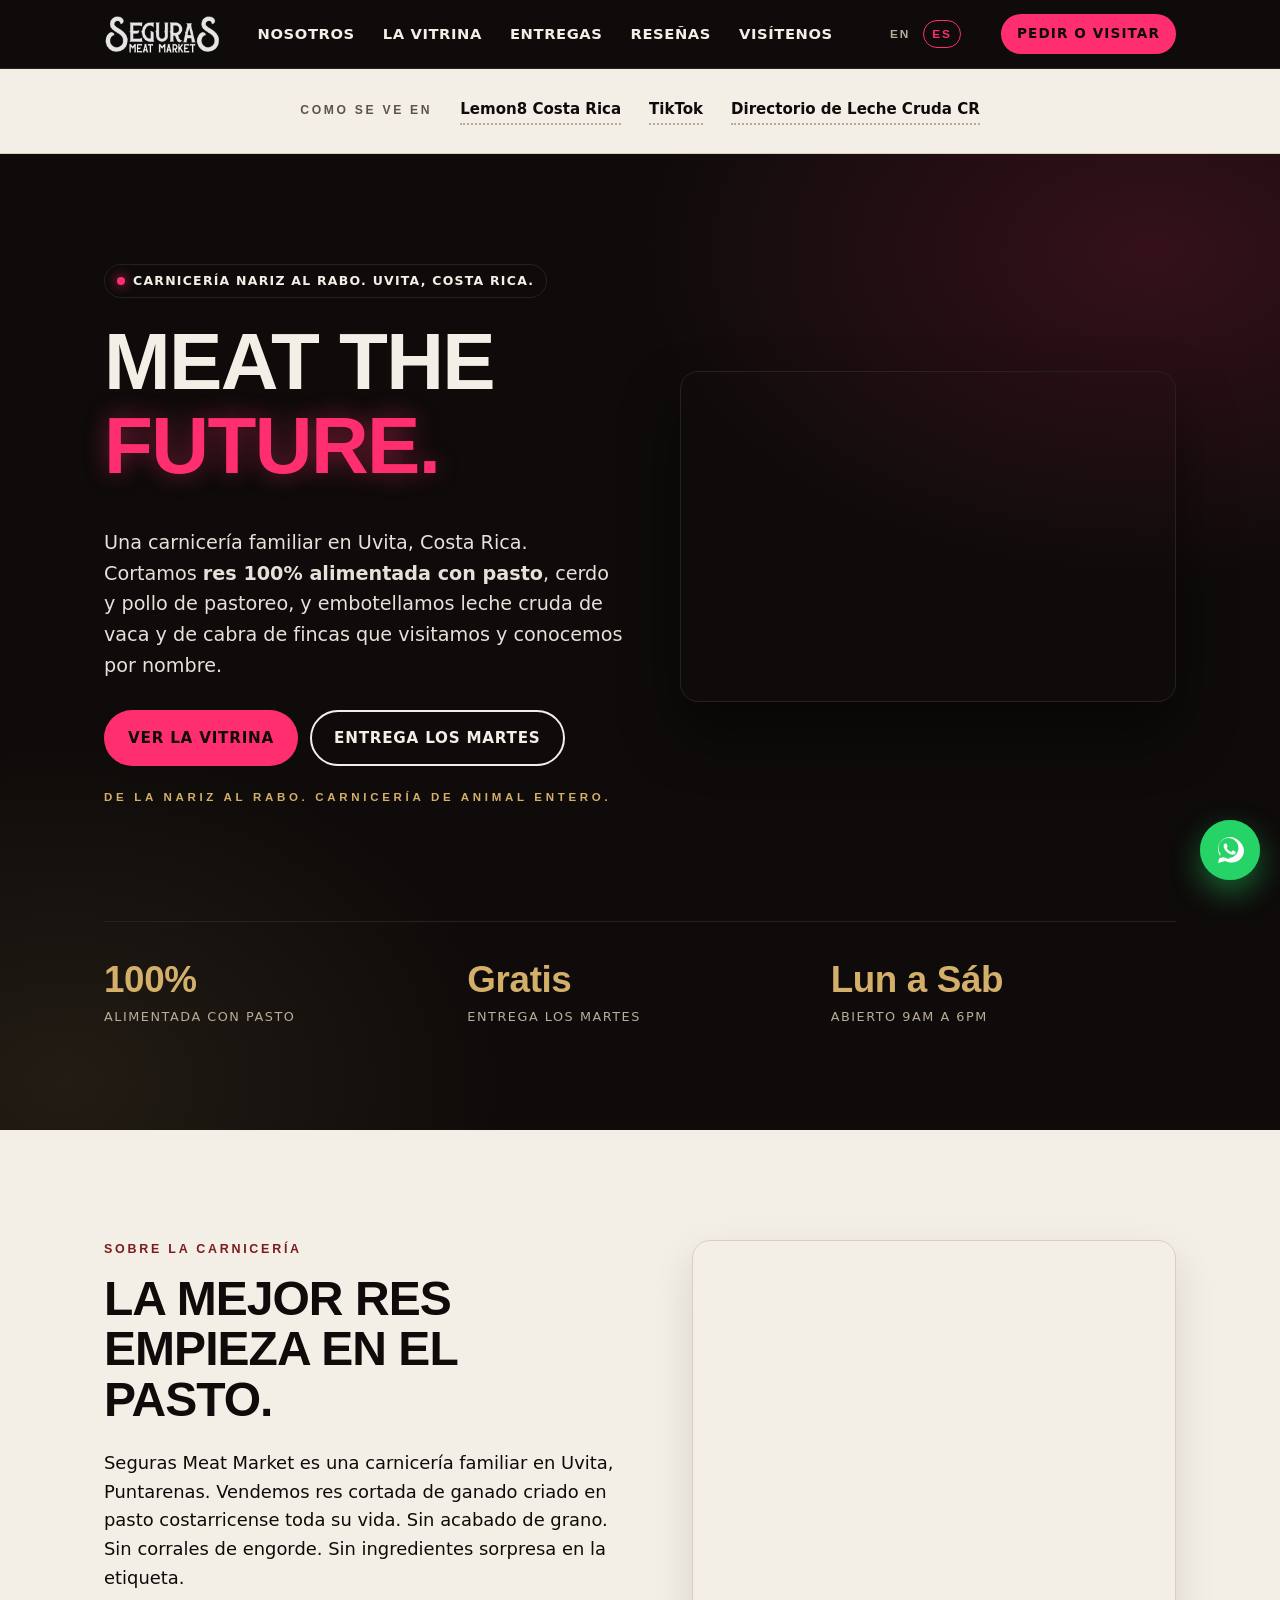
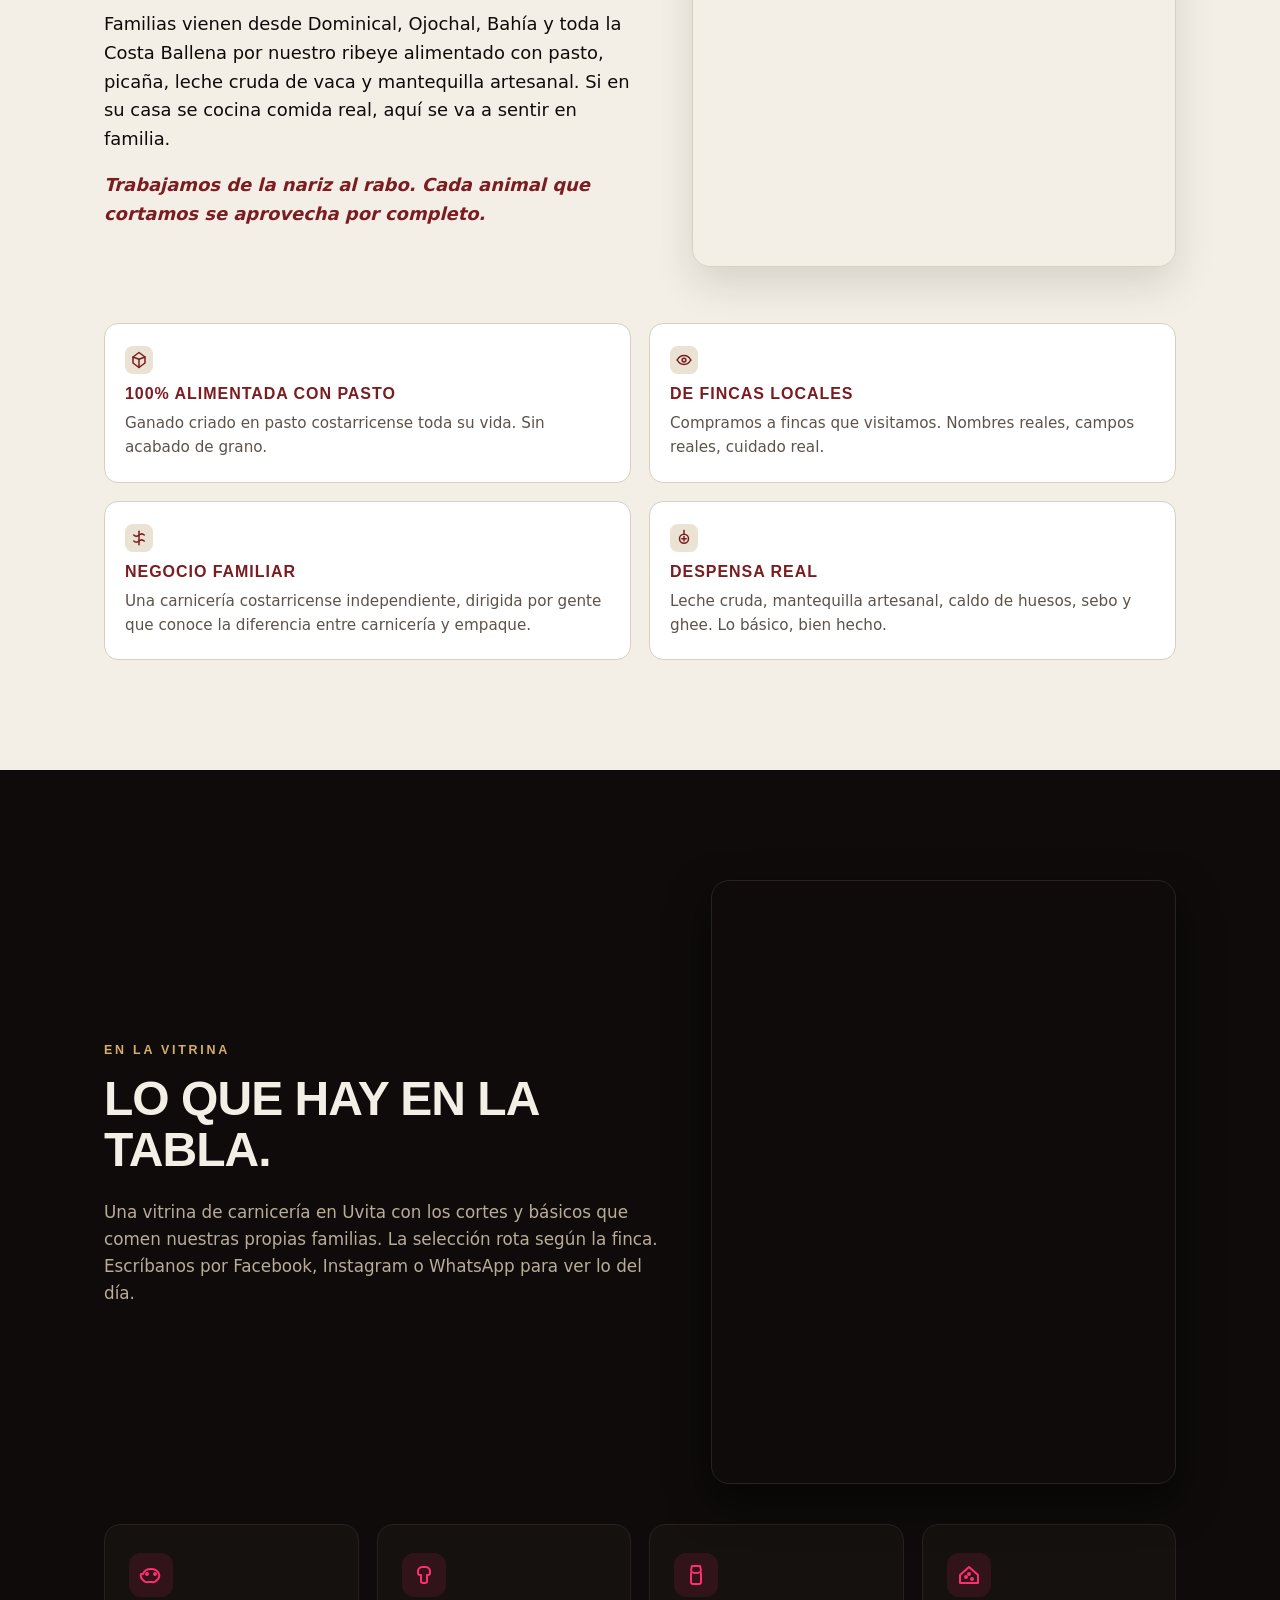
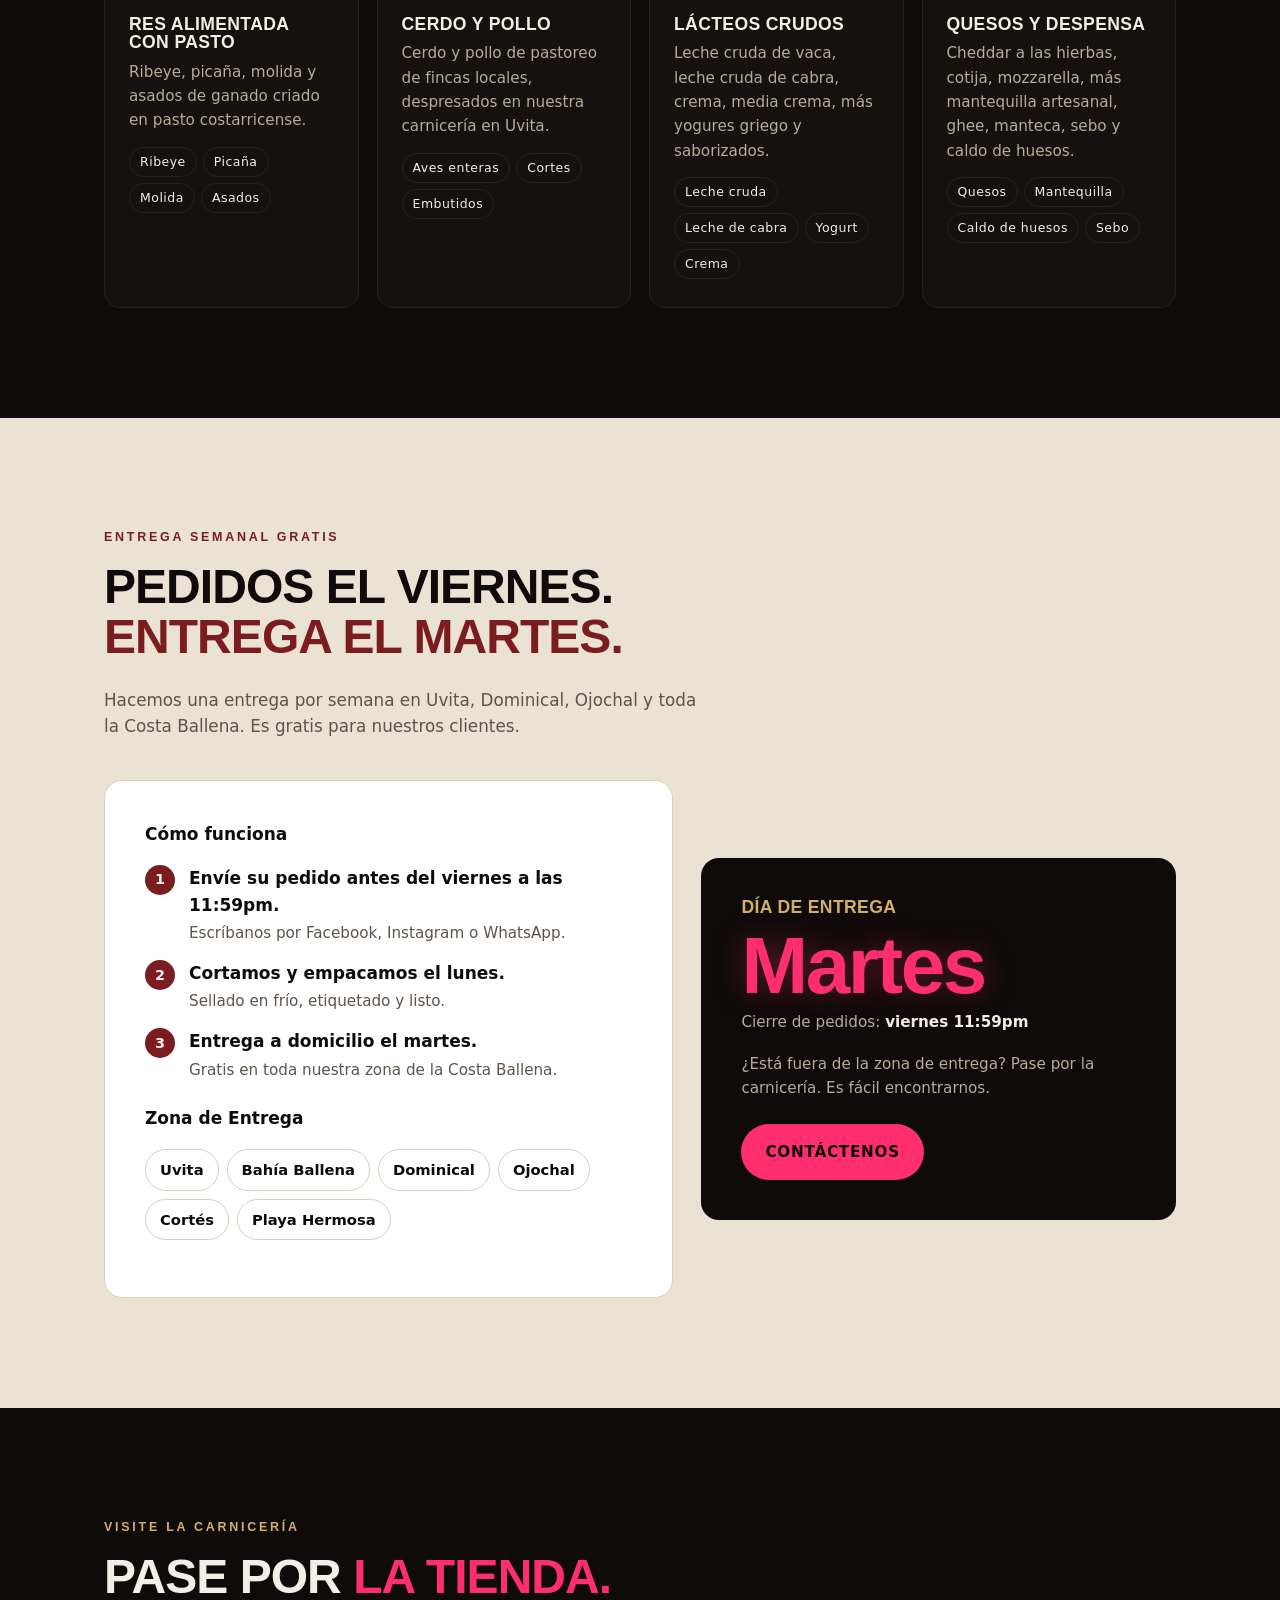
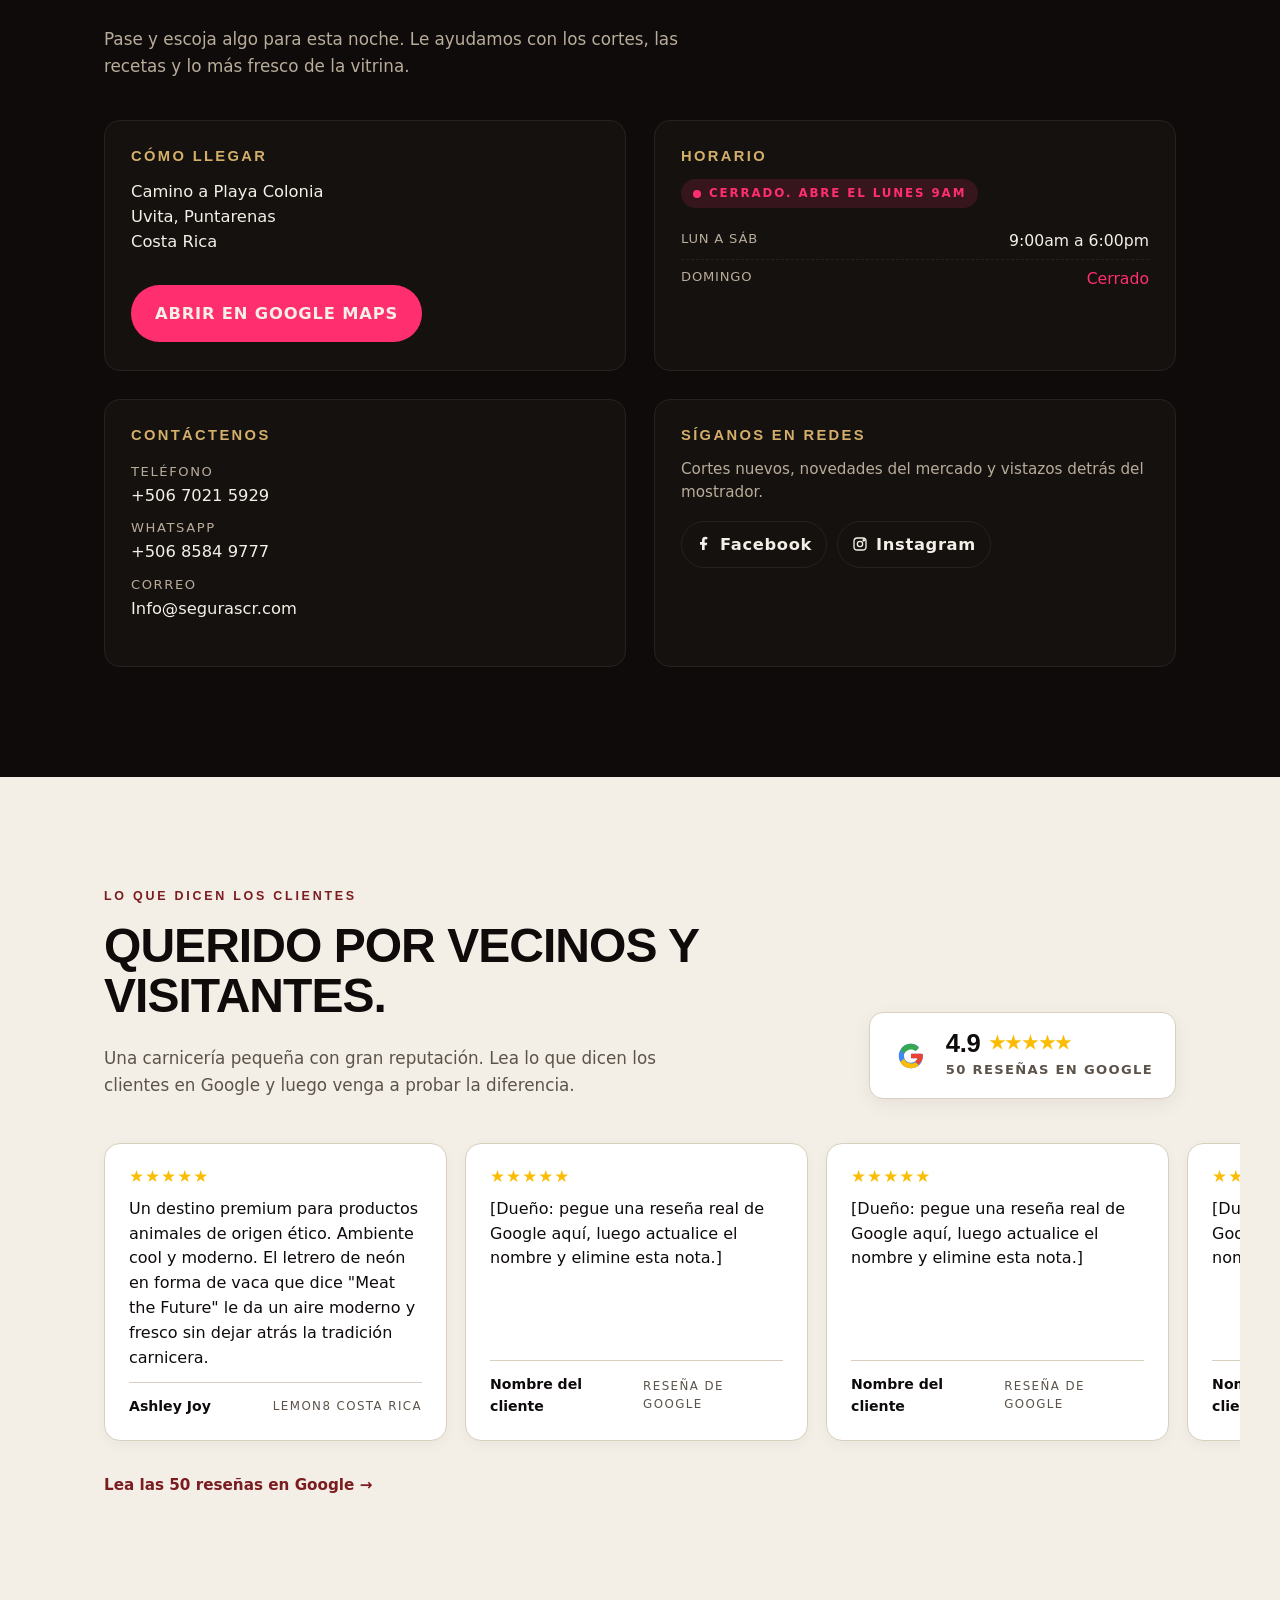
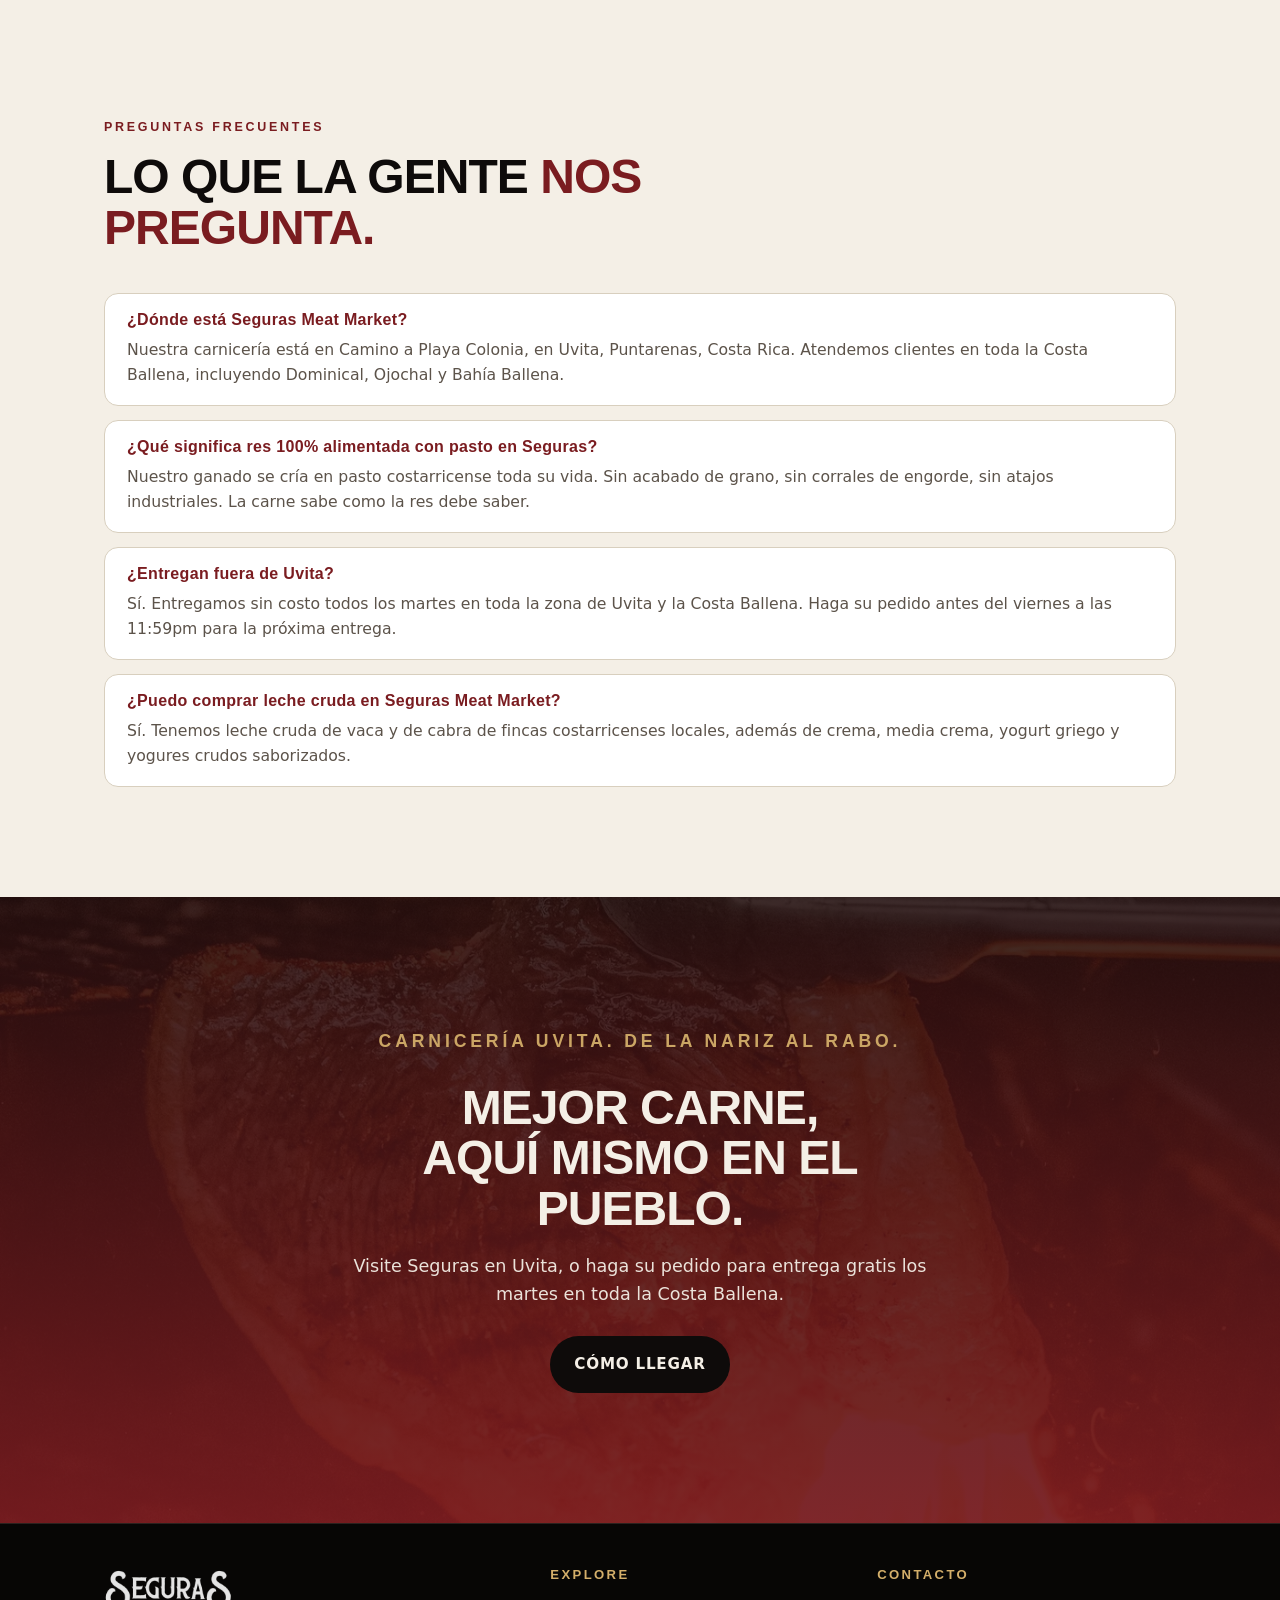
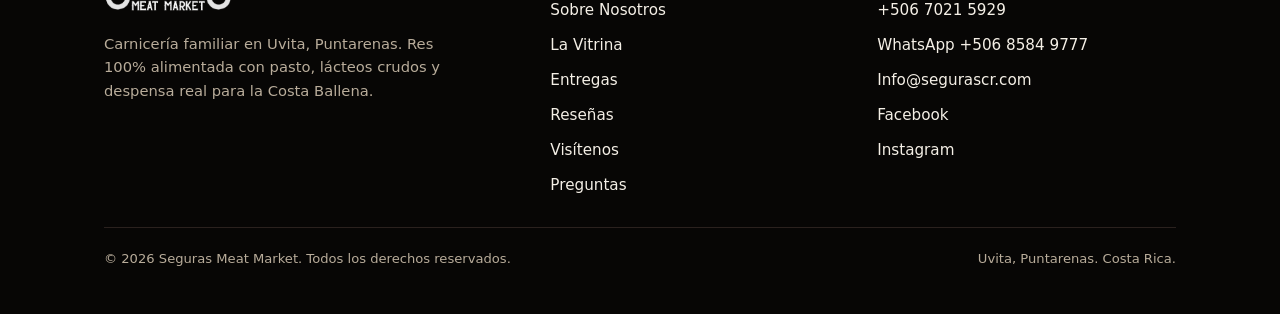
==== es.html @ 0953dd17 "Add 4.9-star Google reviews gallery, full Spanish site (es.html), browser-language auto-route, hrefl" ====
<!DOCTYPE html>
<html lang="es-CR">
<head>
  <meta charset="UTF-8">
  <meta name="viewport" content="width=device-width, initial-scale=1.0">

  <title>Seguras Meat Market | Carnicería de Res Alimentada con Pasto en Uvita, Costa Rica</title>
  <meta name="description" content="Carnicería familiar en Uvita, Costa Rica. Res 100% alimentada con pasto, cerdo y pollo de pastoreo, leche cruda de vaca y de cabra, quesos artesanales y despensa real. Entrega gratis los martes en la Costa Ballena.">
  <meta name="keywords" content="carnicería Uvita, carnicería Costa Rica, res alimentada con pasto, leche cruda Uvita, Seguras Meat Market, carnicería Dominical, carnicería Ojochal, carne grass-fed Costa Rica, picaña Costa Rica, mercado de carne Uvita">
  <meta name="robots" content="index, follow">
  <link rel="canonical" href="https://segurasmeatmarket.pages.dev/es.html">

  <meta property="og:type" content="website">
  <meta property="og:url" content="https://segurasmeatmarket.pages.dev/es.html">
  <meta property="og:title" content="Seguras Meat Market | Carnicería en Uvita, Costa Rica">
  <meta property="og:description" content="Carnicería familiar en Uvita. Res 100% alimentada con pasto, cerdo y pollo de pastoreo, lácteos crudos y despensa real para la Costa Ballena. Entrega gratis los martes.">
  <meta property="og:image" content="https://segurasmeatmarket.pages.dev/hero-desktop.webp">
  <meta property="og:image:width" content="1440">
  <meta property="og:image:height" content="960">
  <meta property="og:site_name" content="Seguras Meat Market">
  <meta property="og:locale" content="es_CR">
  <meta property="og:locale:alternate" content="en_US">

  <meta name="twitter:card" content="summary_large_image">
  <meta name="twitter:title" content="Seguras Meat Market | Uvita, Costa Rica">
  <meta name="twitter:description" content="Res 100% alimentada con pasto, lácteos crudos y despensa real de una carnicería familiar en Uvita.">
  <meta name="twitter:image" content="https://segurasmeatmarket.pages.dev/hero-desktop.webp">

  <link rel="icon" type="image/png" href="logo-light.png">

  <link rel="alternate" hreflang="en" href="https://segurasmeatmarket.pages.dev/">
  <link rel="alternate" hreflang="es" href="https://segurasmeatmarket.pages.dev/es.html">
  <link rel="alternate" hreflang="x-default" href="https://segurasmeatmarket.pages.dev/">

  <style>
    .lang-switch {
      display: inline-flex;
      align-items: center;
      gap: 4px;
      margin-left: 8px;
      padding: 6px 4px;
      font-family: "Helvetica Neue", "Arial Black", Impact, sans-serif;
      font-size: 0.74rem;
      font-weight: 800;
      letter-spacing: 0.16em;
    }
    .lang-switch a {
      color: var(--paper-muted);
      text-decoration: none;
      padding: 4px 8px;
      border-radius: 999px;
      border: 1px solid transparent;
    }
    .lang-switch a:hover, .lang-switch a:focus-visible {
      color: var(--paper);
      border-color: var(--border-dark);
    }
    .lang-switch a[aria-current="true"] {
      color: var(--neon);
      border-color: var(--neon);
    }
  </style>

  <link rel="stylesheet" href="styles.css">

  <script type="application/ld+json">
  {
    "@context": "https://schema.org",
    "@type": "LocalBusiness",
    "@id": "https://segurasmeatmarket.pages.dev/#business",
    "name": "Seguras Meat Market",
    "alternateName": ["Seguras Farm Shop", "Carnicería Seguras", "Seguras Butcher"],
    "description": "Carnicería familiar en Uvita, Costa Rica que vende res 100% alimentada con pasto, cerdo y pollo de pastoreo, leche cruda de vaca y de cabra, quesos artesanales y despensa real para la Costa Ballena.",
    "url": "https://segurasmeatmarket.pages.dev/es.html",
    "telephone": "+50670215929",
    "email": "Info@segurascr.com",
    "image": "https://segurasmeatmarket.pages.dev/hero-desktop.webp",
    "logo": "https://segurasmeatmarket.pages.dev/logo-light.png",
    "address": {
      "@type": "PostalAddress",
      "streetAddress": "Camino a Playa Colonia",
      "addressLocality": "Uvita",
      "addressRegion": "Puntarenas",
      "addressCountry": "CR"
    },
    "areaServed": [
      { "@type": "City", "name": "Uvita" },
      { "@type": "City", "name": "Dominical" },
      { "@type": "City", "name": "Ojochal" },
      { "@type": "City", "name": "Bahia Ballena" },
      { "@type": "AdministrativeArea", "name": "Costa Ballena" }
    ],
    "openingHoursSpecification": [{
      "@type": "OpeningHoursSpecification",
      "dayOfWeek": ["Monday", "Tuesday", "Wednesday", "Thursday", "Friday", "Saturday"],
      "opens": "09:00",
      "closes": "18:00"
    }],
    "priceRange": "$$",
    "aggregateRating": {
      "@type": "AggregateRating",
      "ratingValue": "4.9",
      "reviewCount": "50",
      "bestRating": "5",
      "worstRating": "1"
    },
    "sameAs": [
      "https://www.facebook.com/segurasbutcher/",
      "https://www.instagram.com/segurasmeatmarket/"
    ]
  }
  </script>

  <script type="application/ld+json">
  {
    "@context": "https://schema.org",
    "@type": "FAQPage",
    "inLanguage": "es-CR",
    "mainEntity": [
      {
        "@type": "Question",
        "name": "¿Dónde está Seguras Meat Market?",
        "acceptedAnswer": {
          "@type": "Answer",
          "text": "Nuestra carnicería está en Camino a Playa Colonia, en Uvita, Puntarenas, Costa Rica. Atendemos clientes en toda la Costa Ballena, incluyendo Dominical, Ojochal y Bahía Ballena."
        }
      },
      {
        "@type": "Question",
        "name": "¿Qué significa res 100% alimentada con pasto en Seguras?",
        "acceptedAnswer": {
          "@type": "Answer",
          "text": "Nuestro ganado se cría en pasto costarricense toda su vida. Sin acabado de grano, sin corrales de engorde, sin atajos industriales. La carne sabe como la res debe saber."
        }
      },
      {
        "@type": "Question",
        "name": "¿Entregan fuera de Uvita?",
        "acceptedAnswer": {
          "@type": "Answer",
          "text": "Sí. Entregamos sin costo todos los martes en toda la zona de Uvita y la Costa Ballena. Haga su pedido antes del viernes a las 11:59pm para la próxima entrega."
        }
      },
      {
        "@type": "Question",
        "name": "¿Puedo comprar leche cruda en Seguras Meat Market?",
        "acceptedAnswer": {
          "@type": "Answer",
          "text": "Sí. Tenemos leche cruda de vaca y de cabra de fincas costarricenses locales, además de crema, media crema, yogurt griego y yogures crudos saborizados."
        }
      }
    ]
  }
  </script>
</head>
<body>

<a class="skip-link" href="#top">Saltar al contenido</a>

<header class="site-header">
  <div class="container inner">
    <a href="#top" class="brand-link" aria-label="Inicio de Seguras Meat Market">
      <img src="logo-dark.png" alt="Seguras Meat Market" class="brand-logo" width="180" height="40">
    </a>
    <nav class="nav-links" aria-label="Navegación principal">
      <a href="#about">Nosotros</a>
      <a href="#products">La Vitrina</a>
      <a href="#delivery">Entregas</a>
      <a href="#reviews">Reseñas</a>
      <a href="#visit">Visítenos</a>
    </nav>
    <span class="lang-switch" role="group" aria-label="Idioma">
      <a href="/" onclick="try{localStorage.setItem('seguras_lang','en')}catch(e){}">EN</a>
      <a href="/es.html" aria-current="true" onclick="try{localStorage.setItem('seguras_lang','es')}catch(e){}">ES</a>
    </span>
    <a href="#visit" class="nav-cta">Pedir o Visitar</a>
    <button class="menu-toggle" id="menuToggle"
            aria-label="Abrir menú" aria-expanded="false" aria-controls="mobilePanel">
      <svg class="icon-open" viewBox="0 0 24 24" fill="none" stroke="currentColor" stroke-width="2" stroke-linecap="round" aria-hidden="true">
        <path d="M3 6h18M3 12h18M3 18h18"/>
      </svg>
      <svg class="icon-close" viewBox="0 0 24 24" fill="none" stroke="currentColor" stroke-width="2" stroke-linecap="round" aria-hidden="true">
        <path d="M6 6l12 12M18 6L6 18"/>
      </svg>
    </button>
  </div>
</header>

<nav id="mobilePanel" class="mobile-panel" aria-label="Navegación móvil" data-open="false">
  <a href="#about">Nosotros</a>
  <a href="#products">La Vitrina</a>
  <a href="#delivery">Entregas</a>
  <a href="#reviews">Reseñas</a>
  <a href="#visit">Visítenos</a>
  <a href="#faq">Preguntas</a>
  <a href="/" onclick="try{localStorage.setItem('seguras_lang','en')}catch(e){}">View in English</a>
  <a href="https://wa.me/50685849777" target="_blank" rel="noopener">Escríbanos por WhatsApp</a>
</nav>

<aside class="featured-strip" aria-label="Apariciones">
  <div class="container inner">
    <span class="label">Como se ve en</span>
    <a href="https://www.lemon8-app.com/@ashley_joyy/7547154939978613279?region=us" target="_blank" rel="noopener">Lemon8 Costa Rica</a>
    <a href="https://www.tiktok.com/@ashlivesbyfaith/video/7547135773301083422" target="_blank" rel="noopener">TikTok</a>
    <a href="https://getrawmilk.com/map/seguras-meat-market-uvita-puntarenas-costa-rica" target="_blank" rel="noopener">Directorio de Leche Cruda CR</a>
  </div>
</aside>

<main id="top">

  <!-- HERO -->
  <section class="hero" aria-labelledby="hero-title">
    <div class="container inner">
      <div class="hero-text">
        <span class="hero-chip"><span class="dot" aria-hidden="true"></span> Carnicería Nariz al Rabo. Uvita, Costa Rica.</span>
        <h1 id="hero-title">
          Meat the<br><span class="neon">future.</span>
        </h1>
        <p class="hero-sub">
          Una carnicería familiar en Uvita, Costa Rica. Cortamos <strong>res 100% alimentada con pasto</strong>, cerdo y pollo de pastoreo, y embotellamos leche cruda de vaca y de cabra de fincas que visitamos y conocemos por nombre.
        </p>
        <div class="hero-actions">
          <a href="#products" class="btn btn-primary">Ver la Vitrina</a>
          <a href="#delivery" class="btn btn-ghost">Entrega los Martes</a>
        </div>
        <span class="nose-to-tail">De la Nariz al Rabo. Carnicería de Animal Entero.</span>
      </div>

      <div class="hero-image">
        <picture>
          <source type="image/webp" media="(min-width: 900px)"
                  srcset="hero-desktop.webp 1440w, hero-tablet.webp 1024w"
                  sizes="(min-width: 1200px) 540px, 50vw">
          <source type="image/webp" srcset="hero-mobile.webp 640w" sizes="100vw">
          <img src="hero-mobile.webp"
               alt="Ribeye alimentado con pasto sobre papel de carnicero con sartén de hierro, cuchilla, romero y especias"
               width="1440" height="960"
               loading="eager" decoding="async" fetchpriority="high">
        </picture>
      </div>

      <div class="hero-stats" role="list">
        <div class="hero-stat" role="listitem">
          <span class="num">100%</span>
          <span class="lbl">Alimentada con Pasto</span>
        </div>
        <div class="hero-stat" role="listitem">
          <span class="num">Gratis</span>
          <span class="lbl">Entrega los Martes</span>
        </div>
        <div class="hero-stat" role="listitem">
          <span class="num">Lun a Sáb</span>
          <span class="lbl">Abierto 9am a 6pm</span>
        </div>
      </div>
    </div>
  </section>

  <!-- ABOUT -->
  <section id="about" class="section-light" aria-labelledby="about-title">
    <div class="container">
      <div class="about-grid">
        <div>
          <p class="eyebrow">Sobre la Carnicería</p>
          <h2 id="about-title">La mejor res empieza <span class="accent">en el pasto.</span></h2>
          <p class="about-lede">
            Seguras Meat Market es una carnicería familiar en Uvita, Puntarenas. Vendemos res cortada de ganado criado en pasto costarricense toda su vida. Sin acabado de grano. Sin corrales de engorde. Sin ingredientes sorpresa en la etiqueta.
          </p>
          <p class="about-lede">
            Familias vienen desde Dominical, Ojochal, Bahía y toda la Costa Ballena por nuestro ribeye alimentado con pasto, picaña, leche cruda de vaca y mantequilla artesanal. Si en su casa se cocina comida real, aquí se va a sentir en familia.
          </p>
          <p class="about-lede" style="font-style: italic; color: var(--oxblood); font-weight: 600;">
            Trabajamos de la nariz al rabo. Cada animal que cortamos se aprovecha por completo.
          </p>
        </div>
        <div class="about-feature">
          <picture>
            <source type="image/webp" media="(min-width: 900px)" srcset="craft-md.webp">
            <img src="craft-sm.webp"
                 alt="Carnicero de Seguras formando albóndigas de res alimentada con pasto sobre un plato con el logo Nariz al Rabo de Seguras"
                 width="900" height="1169" loading="lazy" decoding="async">
          </picture>
        </div>
      </div>

      <div class="pillars" aria-label="Lo que nos distingue" style="margin-top: clamp(28px, 5vw, 56px);">
          <div class="pillar">
            <span class="pillar-icon" aria-hidden="true">
              <svg viewBox="0 0 24 24" fill="none" stroke="currentColor" stroke-width="2" stroke-linecap="round" stroke-linejoin="round"><path d="M12 2 L4 8 v8 l8 6 8-6 V8 Z"/><path d="M12 22 V11"/><path d="M4 8 l8 3 8-3"/></svg>
            </span>
            <h3>100% Alimentada con Pasto</h3>
            <p>Ganado criado en pasto costarricense toda su vida. Sin acabado de grano.</p>
          </div>
          <div class="pillar">
            <span class="pillar-icon" aria-hidden="true">
              <svg viewBox="0 0 24 24" fill="none" stroke="currentColor" stroke-width="2" stroke-linecap="round" stroke-linejoin="round"><path d="M3 12c4-8 14-8 18 0"/><path d="M3 12c4 8 14 8 18 0"/><circle cx="12" cy="12" r="2.5"/></svg>
            </span>
            <h3>De Fincas Locales</h3>
            <p>Compramos a fincas que visitamos. Nombres reales, campos reales, cuidado real.</p>
          </div>
          <div class="pillar">
            <span class="pillar-icon" aria-hidden="true">
              <svg viewBox="0 0 24 24" fill="none" stroke="currentColor" stroke-width="2" stroke-linecap="round" stroke-linejoin="round"><path d="M12 3v18"/><path d="M5 8c2 2 5 2 7 0s5-2 7 0"/><path d="M5 16c2 2 5 2 7 0s5-2 7 0"/></svg>
            </span>
            <h3>Negocio Familiar</h3>
            <p>Una carnicería costarricense independiente, dirigida por gente que conoce la diferencia entre carnicería y empaque.</p>
          </div>
          <div class="pillar">
            <span class="pillar-icon" aria-hidden="true">
              <svg viewBox="0 0 24 24" fill="none" stroke="currentColor" stroke-width="2" stroke-linecap="round" stroke-linejoin="round"><path d="M12 2v4"/><circle cx="12" cy="13" r="6"/><path d="M9 13h6"/><path d="M12 10v6"/></svg>
            </span>
            <h3>Despensa Real</h3>
            <p>Leche cruda, mantequilla artesanal, caldo de huesos, sebo y ghee. Lo básico, bien hecho.</p>
          </div>
      </div>
    </div>
  </section>

  <!-- PRODUCTS -->
  <section id="products" class="section-dark" aria-labelledby="products-title">
    <div class="container">
      <div class="products-head-grid">
        <div>
          <p class="eyebrow on-dark">En la Vitrina</p>
          <h2 id="products-title">Lo que hay <span class="accent">en la tabla.</span></h2>
          <p style="color: var(--paper-muted); font-size: 1.05rem; max-width: 60ch;">
            Una vitrina de carnicería en Uvita con los cortes y básicos que comen nuestras propias familias. La selección rota según la finca. Escríbanos por Facebook, Instagram o WhatsApp para ver lo del día.
          </p>
        </div>
        <div class="products-image">
          <picture>
            <source type="image/webp" media="(min-width: 900px)" srcset="cuts-md.webp">
            <img src="cuts-sm.webp"
                 alt="Vista aérea de cortes de res alimentada con pasto y cerdo de pastoreo en una bandeja de carnicería Seguras con hierbas frescas y vegetales"
                 width="900" height="1169" loading="lazy" decoding="async">
          </picture>
        </div>
      </div>

      <div class="products-grid">
        <article class="product-card">
          <span class="product-icon" aria-hidden="true">
            <svg viewBox="0 0 24 24" fill="none" stroke="currentColor" stroke-width="2" stroke-linecap="round" stroke-linejoin="round"><path d="M4 11c1-3 4-5 8-5s7 2 8 5c.6 1.8.2 3.6-1 5l-2 2c-1 1-2.5 1.4-4 1H9c-1.5.4-3 0-4-1l-2-2c-1.2-1.4-1.6-3.2-1-5Z"/><circle cx="8" cy="11" r="1"/><circle cx="16" cy="11" r="1"/></svg>
          </span>
          <h3>Res Alimentada con Pasto</h3>
          <p>Ribeye, picaña, molida y asados de ganado criado en pasto costarricense.</p>
          <ul aria-label="Cortes de res">
            <li>Ribeye</li><li>Picaña</li><li>Molida</li><li>Asados</li>
          </ul>
        </article>

        <article class="product-card">
          <span class="product-icon" aria-hidden="true">
            <svg viewBox="0 0 24 24" fill="none" stroke="currentColor" stroke-width="2" stroke-linecap="round" stroke-linejoin="round"><path d="M6 8c0-2 2-4 4-4h4c2 0 4 2 4 4v2c0 1-1 2-2 2h-1v6c0 1-1 2-2 2h-2c-1 0-2-1-2-2v-6H8c-1 0-2-1-2-2Z"/></svg>
          </span>
          <h3>Cerdo y Pollo</h3>
          <p>Cerdo y pollo de pastoreo de fincas locales, despresados en nuestra carnicería en Uvita.</p>
          <ul aria-label="Cerdo y pollo">
            <li>Aves enteras</li><li>Cortes</li><li>Embutidos</li>
          </ul>
        </article>

        <article class="product-card">
          <span class="product-icon" aria-hidden="true">
            <svg viewBox="0 0 24 24" fill="none" stroke="currentColor" stroke-width="2" stroke-linecap="round" stroke-linejoin="round"><path d="M8 3h8l1 4c0 1.5-2 3-5 3s-5-1.5-5-3l1-4Z"/><path d="M7 10v9c0 1 1 2 2 2h6c1 0 2-1 2-2v-9"/></svg>
          </span>
          <h3>Lácteos Crudos</h3>
          <p>Leche cruda de vaca, leche cruda de cabra, crema, media crema, más yogures griego y saborizados.</p>
          <ul aria-label="Lácteos">
            <li>Leche cruda</li><li>Leche de cabra</li><li>Yogurt</li><li>Crema</li>
          </ul>
        </article>

        <article class="product-card">
          <span class="product-icon" aria-hidden="true">
            <svg viewBox="0 0 24 24" fill="none" stroke="currentColor" stroke-width="2" stroke-linecap="round" stroke-linejoin="round"><path d="M3 12 12 4l9 8v8H3z"/><circle cx="9" cy="14" r="1"/><circle cx="15" cy="16" r="1"/><circle cx="12" cy="11" r="1"/></svg>
          </span>
          <h3>Quesos y Despensa</h3>
          <p>Cheddar a las hierbas, cotija, mozzarella, más mantequilla artesanal, ghee, manteca, sebo y caldo de huesos.</p>
          <ul aria-label="Despensa">
            <li>Quesos</li><li>Mantequilla</li><li>Caldo de huesos</li><li>Sebo</li>
          </ul>
        </article>
      </div>
    </div>
  </section>

  <!-- DELIVERY -->
  <section id="delivery" class="section-cream-2" aria-labelledby="delivery-title">
    <div class="container">
      <div class="section-head">
        <p class="eyebrow">Entrega Semanal Gratis</p>
        <h2 id="delivery-title">Pedidos el viernes. <span class="accent">Entrega el martes.</span></h2>
        <p style="color: var(--ink-muted); font-size: 1.05rem; max-width: 56ch;">
          Hacemos una entrega por semana en Uvita, Dominical, Ojochal y toda la Costa Ballena. Es gratis para nuestros clientes.
        </p>
      </div>

      <div class="delivery">
        <div class="delivery-card">
          <p style="margin: 0 0 6px; font-weight: 700;">Cómo funciona</p>
          <ol class="delivery-steps">
            <li>
              <div>
                <strong>Envíe su pedido antes del viernes a las 11:59pm.</strong><br>
                <span style="color: var(--ink-muted); font-size: 0.95rem;">Escríbanos por Facebook, Instagram o WhatsApp.</span>
              </div>
            </li>
            <li>
              <div>
                <strong>Cortamos y empacamos el lunes.</strong><br>
                <span style="color: var(--ink-muted); font-size: 0.95rem;">Sellado en frío, etiquetado y listo.</span>
              </div>
            </li>
            <li>
              <div>
                <strong>Entrega a domicilio el martes.</strong><br>
                <span style="color: var(--ink-muted); font-size: 0.95rem;">Gratis en toda nuestra zona de la Costa Ballena.</span>
              </div>
            </li>
          </ol>

          <p style="margin-top: 22px; font-weight: 700;">Zona de Entrega</p>
          <ul class="area-list" aria-label="Pueblos donde entregamos">
            <li>Uvita</li>
            <li>Bahía Ballena</li>
            <li>Dominical</li>
            <li>Ojochal</li>
            <li>Cortés</li>
            <li>Playa Hermosa</li>
          </ul>
        </div>

        <aside class="delivery-aside">
          <h3>Día de Entrega</h3>
          <div class="big-day" aria-hidden="true">Martes</div>
          <p class="cutoff">Cierre de pedidos: <strong style="color: var(--paper);">viernes 11:59pm</strong></p>
          <p style="color: var(--paper-muted); font-size: 0.95rem; margin-top: 18px;">
            ¿Está fuera de la zona de entrega? Pase por la carnicería. Es fácil encontrarnos.
          </p>
          <a href="#visit" class="btn btn-primary" style="margin-top: 8px;">Contáctenos</a>
        </aside>
      </div>
    </div>
  </section>

  <!-- VISIT -->
  <section id="visit" class="section-dark" aria-labelledby="visit-title">
    <div class="container">
      <div class="section-head">
        <p class="eyebrow on-dark">Visite la Carnicería</p>
        <h2 id="visit-title">Pase por <span class="accent">la tienda.</span></h2>
        <p style="color: var(--paper-muted); font-size: 1.05rem; max-width: 56ch;">
          Pase y escoja algo para esta noche. Le ayudamos con los cortes, las recetas y lo más fresco de la vitrina.
        </p>
      </div>

      <div class="visit-grid">
        <div class="info-block">
          <h3>Cómo Llegar</h3>
          <p>
            Camino a Playa Colonia<br>
            Uvita, Puntarenas<br>
            Costa Rica
          </p>
          <a class="btn btn-primary" style="margin-top: 14px;"
             href="https://www.google.com/maps/search/?api=1&query=Seguras+Meat+Market+Uvita+Costa+Rica"
             target="_blank" rel="noopener">Abrir en Google Maps</a>
        </div>

        <div class="info-block">
          <h3>Horario</h3>
          <span id="liveStatus" class="live-status closed" aria-live="polite">
            <span class="pulse" aria-hidden="true"></span>
            <span id="liveStatusText">Verificando horario</span>
          </span>
          <ul class="hours-list">
            <li><span class="day">Lun a Sáb</span><span>9:00am a 6:00pm</span></li>
            <li><span class="day">Domingo</span><span class="closed">Cerrado</span></li>
          </ul>
        </div>

        <div class="info-block">
          <h3>Contáctenos</h3>
          <p style="margin-bottom: 6px;">
            <span style="color: var(--paper-muted); font-size: 0.82rem; letter-spacing: 0.12em; text-transform: uppercase;">Teléfono</span><br>
            <a href="tel:+50670215929">+506 7021 5929</a>
          </p>
          <p style="margin-bottom: 6px;">
            <span style="color: var(--paper-muted); font-size: 0.82rem; letter-spacing: 0.12em; text-transform: uppercase;">WhatsApp</span><br>
            <a href="tel:+50685849777">+506 8584 9777</a>
          </p>
          <p>
            <span style="color: var(--paper-muted); font-size: 0.82rem; letter-spacing: 0.12em; text-transform: uppercase;">Correo</span><br>
            <a href="mailto:Info@segurascr.com">Info@segurascr.com</a>
          </p>
        </div>

        <div class="info-block">
          <h3>Síganos en Redes</h3>
          <p style="color: var(--paper-muted); font-size: 0.95rem; margin-bottom: 4px;">
            Cortes nuevos, novedades del mercado y vistazos detrás del mostrador.
          </p>
          <div class="socials">
            <a class="social-link" href="https://www.facebook.com/segurasbutcher/" target="_blank" rel="noopener" aria-label="Seguras Meat Market en Facebook">
              <svg viewBox="0 0 24 24" fill="currentColor" aria-hidden="true"><path d="M13 22v-8h3l1-4h-4V7c0-1 .5-2 2-2h2V1.5C16.5 1.4 15.3 1 14 1c-2.8 0-5 1.7-5 5v3H6v4h3v8h4Z"/></svg>
              Facebook
            </a>
            <a class="social-link" href="https://www.instagram.com/segurasmeatmarket/" target="_blank" rel="noopener" aria-label="Seguras Meat Market en Instagram">
              <svg viewBox="0 0 24 24" fill="none" stroke="currentColor" stroke-width="2" stroke-linecap="round" stroke-linejoin="round" aria-hidden="true"><rect x="3" y="3" width="18" height="18" rx="5"/><circle cx="12" cy="12" r="4"/><circle cx="17.5" cy="6.5" r="1" fill="currentColor"/></svg>
              Instagram
            </a>
          </div>
        </div>
      </div>
    </div>
  </section>

  <!-- REVIEWS -->
  <section id="reviews" class="reviews-section" aria-labelledby="reviews-title" style="padding: clamp(64px, 9vw, 110px) 0;">
    <div class="container">
      <div class="reviews-head">
        <div>
          <p class="eyebrow">Lo que dicen los clientes</p>
          <h2 id="reviews-title">Querido por vecinos <span class="accent">y visitantes.</span></h2>
          <p style="color: var(--ink-muted); font-size: 1.05rem; max-width: 52ch; margin: 0;">
            Una carnicería pequeña con gran reputación. Lea lo que dicen los clientes en Google y luego venga a probar la diferencia.
          </p>
        </div>
        <a class="google-badge" href="https://share.google/Viwe4Wsbm6VkJ2ibr" target="_blank" rel="noopener" aria-label="Ver Seguras Farm Shop en Google. 4.9 estrellas de 50 reseñas">
          <span class="g-mark" aria-hidden="true">
            <svg viewBox="0 0 48 48"><path fill="#4285F4" d="M43.6 20.5H42V20H24v8h11.3c-1.6 4.4-5.8 7.5-11.3 7.5-6.6 0-12-5.4-12-12s5.4-12 12-12c3 0 5.8 1.1 7.9 3l5.7-5.7C34 5.1 29.3 3 24 3 12.4 3 3 12.4 3 24s9.4 21 21 21 20.5-9 20.5-21c0-1.2-.1-2.4-.4-3.5z"/><path fill="#34A853" d="M6.3 14.7l6.6 4.8C14.6 16 19 13 24 13c3 0 5.8 1.1 7.9 3l5.7-5.7C34 5.1 29.3 3 24 3 16 3 9 7.5 6.3 14.7z"/><path fill="#FBBC05" d="M24 45c5.2 0 9.9-1.9 13.5-5.1l-6.2-5.2c-2 1.4-4.6 2.3-7.3 2.3-5.4 0-10-3.4-11.6-8.1l-6.6 5C8.7 40.5 15.8 45 24 45z"/><path fill="#EA4335" d="M43.6 20.5H42V20H24v8h11.3c-.8 2.1-2.2 4-4 5.4l6.2 5.2c-.4.4 6.6-4.8 6.6-14.6 0-1.2-.1-2.4-.5-3.5z"/></svg>
          </span>
          <span class="g-stat">
            <span class="g-rating">4.9 <span class="g-stars" aria-hidden="true">&#9733;&#9733;&#9733;&#9733;&#9733;</span></span>
            <span class="g-meta">50 Reseñas en Google</span>
          </span>
        </a>
      </div>

      <div class="reviews-rail-wrap">
        <div class="reviews-rail" role="list" aria-label="Reseñas de clientes">
          <article class="review-card" role="listitem">
            <span class="review-stars" aria-label="5 estrellas de 5">&#9733;&#9733;&#9733;&#9733;&#9733;</span>
            <p class="review-body">Un destino premium para productos animales de origen ético. Ambiente cool y moderno. El letrero de neón en forma de vaca que dice "Meat the Future" le da un aire moderno y fresco sin dejar atrás la tradición carnicera.</p>
            <div class="review-footer">
              <span class="review-author">Ashley Joy</span>
              <span class="review-source">Lemon8 Costa Rica</span>
            </div>
          </article>

          <article class="review-card" role="listitem">
            <span class="review-stars" aria-label="5 estrellas de 5">&#9733;&#9733;&#9733;&#9733;&#9733;</span>
            <p class="review-body">[Dueño: pegue una reseña real de Google aquí, luego actualice el nombre y elimine esta nota.]</p>
            <div class="review-footer">
              <span class="review-author">Nombre del cliente</span>
              <span class="review-source">Reseña de Google</span>
            </div>
          </article>

          <article class="review-card" role="listitem">
            <span class="review-stars" aria-label="5 estrellas de 5">&#9733;&#9733;&#9733;&#9733;&#9733;</span>
            <p class="review-body">[Dueño: pegue una reseña real de Google aquí, luego actualice el nombre y elimine esta nota.]</p>
            <div class="review-footer">
              <span class="review-author">Nombre del cliente</span>
              <span class="review-source">Reseña de Google</span>
            </div>
          </article>

          <article class="review-card" role="listitem">
            <span class="review-stars" aria-label="5 estrellas de 5">&#9733;&#9733;&#9733;&#9733;&#9733;</span>
            <p class="review-body">[Dueño: pegue una reseña real de Google aquí, luego actualice el nombre y elimine esta nota.]</p>
            <div class="review-footer">
              <span class="review-author">Nombre del cliente</span>
              <span class="review-source">Reseña de Google</span>
            </div>
          </article>

          <article class="review-card" role="listitem">
            <span class="review-stars" aria-label="5 estrellas de 5">&#9733;&#9733;&#9733;&#9733;&#9733;</span>
            <p class="review-body">[Dueño: pegue una reseña real de Google aquí, luego actualice el nombre y elimine esta nota.]</p>
            <div class="review-footer">
              <span class="review-author">Nombre del cliente</span>
              <span class="review-source">Reseña de Google</span>
            </div>
          </article>
        </div>
      </div>

      <a class="reviews-cta" href="https://share.google/Viwe4Wsbm6VkJ2ibr" target="_blank" rel="noopener">
        Lea las 50 reseñas en Google &rarr;
      </a>
    </div>
  </section>

  <!-- FAQ -->
  <section id="faq" class="section-light" aria-labelledby="faq-title">
    <div class="container">
      <div class="section-head">
        <p class="eyebrow">Preguntas Frecuentes</p>
        <h2 id="faq-title">Lo que la gente <span class="accent">nos pregunta.</span></h2>
      </div>
      <div class="faq-list">
        <article class="faq-item">
          <h3>¿Dónde está Seguras Meat Market?</h3>
          <p>Nuestra carnicería está en Camino a Playa Colonia, en Uvita, Puntarenas, Costa Rica. Atendemos clientes en toda la Costa Ballena, incluyendo Dominical, Ojochal y Bahía Ballena.</p>
        </article>
        <article class="faq-item">
          <h3>¿Qué significa res 100% alimentada con pasto en Seguras?</h3>
          <p>Nuestro ganado se cría en pasto costarricense toda su vida. Sin acabado de grano, sin corrales de engorde, sin atajos industriales. La carne sabe como la res debe saber.</p>
        </article>
        <article class="faq-item">
          <h3>¿Entregan fuera de Uvita?</h3>
          <p>Sí. Entregamos sin costo todos los martes en toda la zona de Uvita y la Costa Ballena. Haga su pedido antes del viernes a las 11:59pm para la próxima entrega.</p>
        </article>
        <article class="faq-item">
          <h3>¿Puedo comprar leche cruda en Seguras Meat Market?</h3>
          <p>Sí. Tenemos leche cruda de vaca y de cabra de fincas costarricenses locales, además de crema, media crema, yogurt griego y yogures crudos saborizados.</p>
        </article>
      </div>
    </div>
  </section>

  <!-- CLOSING BAND -->
  <section class="closing-band" aria-labelledby="closing-title">
    <div class="container">
      <p class="eyebrow" style="color: var(--gold);">Carnicería Uvita. De la Nariz al Rabo.</p>
      <h2 id="closing-title">Mejor carne, <br>aquí mismo en el pueblo.</h2>
      <p>Visite Seguras en Uvita, o haga su pedido para entrega gratis los martes en toda la Costa Ballena.</p>
      <a href="#visit" class="btn btn-dark">Cómo Llegar</a>
    </div>
  </section>

</main>

<footer class="site-footer">
  <div class="container">
    <div class="footer-grid">
      <div class="footer-brand-block">
        <a href="#top" class="brand-link" aria-label="Inicio de Seguras Meat Market">
          <img src="logo-dark.png" alt="Seguras Meat Market" class="brand-logo" width="200" height="44" loading="lazy">
        </a>
        <p>Carnicería familiar en Uvita, Puntarenas. Res 100% alimentada con pasto, lácteos crudos y despensa real para la Costa Ballena.</p>
      </div>
      <div>
        <h3>Explore</h3>
        <ul>
          <li><a href="#about">Sobre Nosotros</a></li>
          <li><a href="#products">La Vitrina</a></li>
          <li><a href="#delivery">Entregas</a></li>
          <li><a href="#reviews">Reseñas</a></li>
          <li><a href="#visit">Visítenos</a></li>
          <li><a href="#faq">Preguntas</a></li>
        </ul>
      </div>
      <div>
        <h3>Contacto</h3>
        <ul>
          <li><a href="tel:+50670215929">+506 7021 5929</a></li>
          <li><a href="tel:+50685849777">WhatsApp +506 8584 9777</a></li>
          <li><a href="mailto:Info@segurascr.com">Info@segurascr.com</a></li>
          <li><a href="https://www.facebook.com/segurasbutcher/" target="_blank" rel="noopener">Facebook</a></li>
          <li><a href="https://www.instagram.com/segurasmeatmarket/" target="_blank" rel="noopener">Instagram</a></li>
        </ul>
      </div>
    </div>
    <div class="footer-bar">
      <p>&copy; <span id="year">2026</span> Seguras Meat Market. Todos los derechos reservados.</p>
      <p>Uvita, Puntarenas. Costa Rica.</p>
    </div>
  </div>
</footer>

<a class="fab-whatsapp"
   href="https://wa.me/50685849777?text=Hola%20Seguras%2C%20quisiera%20hacer%20un%20pedido."
   target="_blank" rel="noopener"
   aria-label="Escríbanos por WhatsApp">
  <span class="fab-label">Escríbanos por WhatsApp</span>
  <svg viewBox="0 0 32 32" fill="currentColor" aria-hidden="true">
    <path d="M16 3C9.4 3 4 8.4 4 15c0 2.4.7 4.7 2 6.7L4 29l7.5-2c1.9 1 4.1 1.6 6.4 1.6h.1c6.6 0 12-5.4 12-12S22.6 3 16 3zm0 21.8h-.1c-2 0-4-.5-5.7-1.5l-.4-.2-4.4 1.2 1.2-4.3-.3-.4c-1.1-1.7-1.7-3.7-1.7-5.7 0-5.5 4.5-9.9 9.9-9.9 2.6 0 5.1 1 7 2.9 1.9 1.9 2.9 4.4 2.9 7 0 5.5-4.5 9.9-9.9 9.9zm5.4-7.4c-.3-.1-1.7-.9-2-1-.3-.1-.5-.2-.7.1-.2.3-.8 1-1 1.2-.2.2-.4.2-.7.1-.3-.1-1.3-.5-2.5-1.5-.9-.8-1.5-1.8-1.7-2.1-.2-.3 0-.5.1-.6.1-.1.3-.4.4-.5.1-.2.2-.3.3-.5.1-.2 0-.4 0-.5-.1-.1-.7-1.6-.9-2.2-.2-.6-.5-.5-.7-.5h-.6c-.2 0-.5.1-.8.4-.3.3-1 1-1 2.5s1.1 2.9 1.2 3.1c.1.2 2.1 3.2 5.1 4.5.7.3 1.3.5 1.7.6.7.2 1.4.2 1.9.1.6-.1 1.7-.7 2-1.4.2-.7.2-1.2.2-1.4-.1-.2-.3-.3-.6-.4z"/>
  </svg>
</a>

<script>
  document.getElementById('year').textContent = new Date().getFullYear();

  // Mobile menu toggle
  (function () {
    var btn = document.getElementById('menuToggle');
    var panel = document.getElementById('mobilePanel');
    if (!btn || !panel) return;
    btn.addEventListener('click', function () {
      var open = panel.getAttribute('data-open') === 'true';
      panel.setAttribute('data-open', open ? 'false' : 'true');
      btn.setAttribute('aria-expanded', open ? 'false' : 'true');
      btn.setAttribute('aria-label', open ? 'Abrir menú' : 'Cerrar menú');
    });
    panel.querySelectorAll('a').forEach(function (a) {
      a.addEventListener('click', function () {
        panel.setAttribute('data-open', 'false');
        btn.setAttribute('aria-expanded', 'false');
        btn.setAttribute('aria-label', 'Abrir menú');
      });
    });
  })();

  // Live open / closed status (Costa Rica is UTC-6, no DST)
  (function () {
    var status = document.getElementById('liveStatus');
    var text = document.getElementById('liveStatusText');
    if (!status || !text) return;

    function update() {
      var now = new Date();
      var crNow = new Date(now.getTime() + (now.getTimezoneOffset() - 360) * 60000);
      var day = crNow.getDay();
      var minutes = crNow.getHours() * 60 + crNow.getMinutes();
      var openMin = 9 * 60;
      var closeMin = 18 * 60;
      var isWeekday = day >= 1 && day <= 6;
      var open = isWeekday && minutes >= openMin && minutes < closeMin;

      status.classList.toggle('open', open);
      status.classList.toggle('closed', !open);

      if (open) {
        text.textContent = 'Abierto hasta las 6pm';
      } else if (isWeekday && minutes < openMin) {
        text.textContent = 'Abre hoy a las 9am';
      } else if (day === 0) {
        text.textContent = 'Cerrado domingo. Abre el lunes 9am';
      } else {
        var nextDay = day === 6 ? 'el lunes' : 'mañana';
        text.textContent = 'Cerrado. Abre ' + nextDay + ' 9am';
      }
    }
    update();
    setInterval(update, 60000);
  })();
</script>

</body>
</html>
---- styles.css ----
:root {
  --bg-dark: #0E0B0A;
  --bg-dark-2: #15110F;
  --bg-cream: #F4EFE6;
  --bg-cream-2: #EAE2D2;
  --ink: #0E0B0A;
  --ink-muted: #5C534A;
  --paper: #F4EFE6;
  --paper-muted: #B8AC9A;
  --oxblood: #7A1C20;
  --oxblood-2: #5C1418;
  --neon: #FF2E6E;
  --gold: #D4AF6A;
  --border-dark: #2A211E;
  --border-light: #D8CFBE;
  --maxw: 1200px;
  --pad: clamp(20px, 5vw, 64px);
}

*, *::before, *::after { box-sizing: border-box; }
html { -webkit-text-size-adjust: 100%; scroll-behavior: smooth; }
body {
  margin: 0;
  font-family: -apple-system, BlinkMacSystemFont, "Segoe UI", Roboto, system-ui, sans-serif;
  font-size: 17px;
  line-height: 1.6;
  color: var(--ink);
  background: var(--bg-cream);
  -webkit-font-smoothing: antialiased;
  -moz-osx-font-smoothing: grayscale;
}

h1, h2, h3, h4 {
  font-family: "Helvetica Neue", "Arial Black", Impact, sans-serif;
  font-weight: 900;
  letter-spacing: -0.02em;
  line-height: 1.05;
  margin: 0 0 0.5em;
  text-transform: uppercase;
}
h1 { font-size: clamp(2.4rem, 7.5vw, 5rem); }
h2 { font-size: clamp(1.9rem, 4.5vw, 3rem); }
h3 { font-size: clamp(1.1rem, 1.9vw, 1.35rem); letter-spacing: 0.02em; }
p { margin: 0 0 1em; }
a { color: inherit; }
img { max-width: 100%; height: auto; display: block; }

.container {
  max-width: var(--maxw);
  margin: 0 auto;
  padding-left: var(--pad);
  padding-right: var(--pad);
}

.eyebrow {
  font-family: "Helvetica Neue", "Arial Black", Impact, sans-serif;
  font-weight: 800;
  font-size: 0.78rem;
  letter-spacing: 0.22em;
  text-transform: uppercase;
  color: var(--oxblood);
  margin: 0 0 14px;
}
.eyebrow.on-dark { color: var(--gold); }

/* HEADER */
.site-header {
  position: sticky;
  top: 0;
  z-index: 50;
  background: var(--bg-dark);
  border-bottom: 1px solid var(--border-dark);
}
.site-header .inner {
  display: flex;
  align-items: center;
  justify-content: space-between;
  height: 68px;
  gap: 16px;
}
.brand-link {
  display: inline-flex;
  align-items: center;
  text-decoration: none;
}
.brand-logo {
  height: 40px;
  width: auto;
}
.nav-links {
  display: none;
  gap: 28px;
}
@media (min-width: 768px) {
  .nav-links { display: inline-flex; }
}
.nav-links a {
  color: var(--paper);
  text-decoration: none;
  font-size: 0.92rem;
  font-weight: 600;
  letter-spacing: 0.04em;
  text-transform: uppercase;
}
.nav-links a:hover, .nav-links a:focus-visible { color: var(--gold); }
.nav-cta {
  display: inline-flex;
  align-items: center;
  padding: 9px 16px;
  background: var(--neon);
  color: var(--bg-dark);
  text-decoration: none;
  font-weight: 800;
  font-size: 0.85rem;
  letter-spacing: 0.08em;
  text-transform: uppercase;
  border-radius: 999px;
}
.nav-cta:hover, .nav-cta:focus-visible { background: var(--paper); }

/* HERO */
.hero {
  position: relative;
  background: var(--bg-dark);
  color: var(--paper);
  padding: clamp(56px, 9vw, 110px) 0 clamp(56px, 8vw, 110px);
  overflow: hidden;
}
.hero::before {
  content: "";
  position: absolute;
  inset: 0;
  background:
    radial-gradient(60% 50% at 90% 10%, rgba(255, 46, 110, 0.16), transparent 70%),
    radial-gradient(50% 50% at 5% 95%, rgba(212, 175, 106, 0.10), transparent 70%);
  pointer-events: none;
}
.hero .inner {
  position: relative;
  display: grid;
  grid-template-columns: 1fr;
  gap: clamp(28px, 5vw, 56px);
  align-items: center;
}
@media (min-width: 900px) {
  .hero .inner { grid-template-columns: 1.05fr 1fr; }
}
.hero-chip {
  display: inline-flex;
  align-items: center;
  gap: 8px;
  padding: 6px 12px;
  border: 1px solid var(--border-dark);
  border-radius: 999px;
  font-size: 0.78rem;
  font-weight: 600;
  letter-spacing: 0.1em;
  text-transform: uppercase;
  color: var(--paper);
  margin-bottom: 22px;
}
.hero-chip .dot {
  width: 8px; height: 8px; border-radius: 50%;
  background: var(--neon);
  box-shadow: 0 0 12px var(--neon);
}
.hero h1 {
  max-width: 14ch;
}
.hero h1 .neon {
  color: var(--neon);
  text-shadow: 0 0 24px rgba(255, 46, 110, 0.45);
}
.hero-sub {
  max-width: 52ch;
  font-size: clamp(1.05rem, 1.5vw, 1.2rem);
  color: var(--paper);
  margin-top: 18px;
  opacity: 0.94;
}
.hero-actions {
  display: flex;
  flex-wrap: wrap;
  gap: 12px;
  margin-top: 28px;
}
.btn {
  display: inline-flex;
  align-items: center;
  gap: 8px;
  padding: 14px 22px;
  border-radius: 999px;
  text-decoration: none;
  font-weight: 800;
  font-size: 0.95rem;
  letter-spacing: 0.05em;
  text-transform: uppercase;
  transition: transform 0.15s ease, background 0.15s ease, color 0.15s ease;
  border: 2px solid transparent;
}
.btn-primary { background: var(--neon); color: var(--bg-dark); }
.btn-primary:hover, .btn-primary:focus-visible { background: var(--paper); transform: translateY(-1px); }
.btn-ghost { background: transparent; color: var(--paper); border-color: var(--paper); }
.btn-ghost:hover, .btn-ghost:focus-visible { background: var(--paper); color: var(--bg-dark); }
.btn-dark { background: var(--bg-dark); color: var(--paper); }
.btn-dark:hover, .btn-dark:focus-visible { background: var(--oxblood); }

.hero-image {
  position: relative;
  border-radius: 18px;
  overflow: hidden;
  border: 1px solid var(--border-dark);
  box-shadow: 0 30px 60px rgba(0, 0, 0, 0.45);
}
.hero-image img {
  display: block;
  width: 100%;
  height: auto;
  aspect-ratio: 3 / 2;
  object-fit: cover;
}
.nose-to-tail {
  display: inline-block;
  font-family: "Helvetica Neue", "Arial Black", Impact, sans-serif;
  font-weight: 800;
  font-size: 0.72rem;
  letter-spacing: 0.32em;
  text-transform: uppercase;
  color: var(--gold);
  margin-top: 22px;
}

/* ABOUT IMAGE */
.about-feature {
  position: relative;
  border-radius: 18px;
  overflow: hidden;
  border: 1px solid var(--border-light);
  box-shadow: 0 18px 40px rgba(0, 0, 0, 0.12);
  align-self: stretch;
}
.about-feature img {
  width: 100%;
  height: 100%;
  min-height: 320px;
  object-fit: cover;
  display: block;
}
@media (min-width: 900px) {
  .about-grid { grid-template-columns: 1.2fr 1fr; }
}

/* PRODUCTS HEADER GRID */
.products-head-grid {
  display: grid;
  grid-template-columns: 1fr;
  gap: clamp(24px, 4vw, 48px);
  align-items: center;
  margin-bottom: 40px;
}
@media (min-width: 900px) {
  .products-head-grid { grid-template-columns: 1.2fr 1fr; }
}
.products-image {
  position: relative;
  border-radius: 18px;
  overflow: hidden;
  border: 1px solid var(--border-dark);
  box-shadow: 0 18px 40px rgba(0, 0, 0, 0.5);
}
.products-image img { width: 100%; height: auto; display: block; }

.hero-stats {
  display: grid;
  grid-template-columns: repeat(3, 1fr);
  gap: 18px;
  margin-top: clamp(36px, 6vw, 56px);
  padding-top: clamp(28px, 4vw, 40px);
  border-top: 1px solid var(--border-dark);
  grid-column: 1 / -1;
}
.hero-stat .num {
  display: block;
  font-family: "Helvetica Neue", "Arial Black", Impact, sans-serif;
  font-weight: 900;
  font-size: clamp(1.4rem, 3.4vw, 2.3rem);
  color: var(--gold);
  line-height: 1;
  letter-spacing: -0.01em;
}
.hero-stat .lbl {
  font-size: 0.8rem;
  letter-spacing: 0.12em;
  text-transform: uppercase;
  color: var(--paper-muted);
  margin-top: 8px;
  display: block;
}

/* SECTIONS */
section { padding: clamp(64px, 9vw, 110px) 0; }
.section-light { background: var(--bg-cream); color: var(--ink); }
.section-dark { background: var(--bg-dark); color: var(--paper); }
.section-cream-2 { background: var(--bg-cream-2); color: var(--ink); }

.section-head { max-width: 64ch; margin-bottom: 40px; }
.section-head h2 .accent { color: var(--oxblood); }
.section-dark .section-head h2 .accent { color: var(--neon); }

/* ABOUT */
.about-grid {
  display: grid;
  grid-template-columns: 1fr;
  gap: clamp(28px, 5vw, 56px);
  align-items: start;
}
@media (min-width: 900px) {
  .about-grid { grid-template-columns: 1.1fr 1fr; }
}
.about-lede {
  font-size: clamp(1.05rem, 1.4vw, 1.18rem);
  color: var(--ink);
  max-width: 52ch;
}
.pillars {
  display: grid;
  grid-template-columns: 1fr;
  gap: 18px;
}
@media (min-width: 540px) {
  .pillars { grid-template-columns: 1fr 1fr; }
}
.pillar {
  background: #fff;
  border: 1px solid var(--border-light);
  border-radius: 14px;
  padding: 22px 20px;
}
.pillar h3 {
  font-size: 1rem;
  letter-spacing: 0.06em;
  color: var(--oxblood);
  margin-bottom: 8px;
}
.pillar p {
  margin: 0;
  color: var(--ink-muted);
  font-size: 0.95rem;
}
.pillar-icon {
  width: 28px; height: 28px;
  display: inline-flex; align-items: center; justify-content: center;
  background: var(--bg-cream-2);
  border-radius: 8px;
  margin-bottom: 12px;
  color: var(--oxblood);
}
.pillar-icon svg { width: 18px; height: 18px; }

/* PRODUCTS */
.products-grid {
  display: grid;
  grid-template-columns: 1fr;
  gap: 18px;
}
@media (min-width: 640px) {
  .products-grid { grid-template-columns: 1fr 1fr; }
}
@media (min-width: 1024px) {
  .products-grid { grid-template-columns: repeat(4, 1fr); }
}
.product-card {
  background: var(--bg-dark-2);
  border: 1px solid var(--border-dark);
  border-radius: 16px;
  padding: 28px 24px;
  transition: transform 0.18s ease, border-color 0.18s ease;
}
.product-card:hover { transform: translateY(-3px); border-color: var(--neon); }
.product-icon {
  width: 44px; height: 44px;
  display: inline-flex; align-items: center; justify-content: center;
  background: rgba(255, 46, 110, 0.12);
  border-radius: 12px;
  color: var(--neon);
  margin-bottom: 18px;
}
.product-icon svg { width: 24px; height: 24px; }
.product-card h3 {
  color: var(--paper);
  font-size: 1.1rem;
  margin-bottom: 8px;
}
.product-card p {
  color: var(--paper-muted);
  font-size: 0.95rem;
  margin: 0;
}
.product-card ul {
  margin: 14px 0 0;
  padding: 0;
  list-style: none;
  display: flex;
  flex-wrap: wrap;
  gap: 6px;
}
.product-card li {
  font-size: 0.78rem;
  letter-spacing: 0.04em;
  padding: 4px 10px;
  border: 1px solid var(--border-dark);
  border-radius: 999px;
  color: var(--paper);
}

/* DELIVERY */
.delivery {
  display: grid;
  grid-template-columns: 1fr;
  gap: 28px;
}
@media (min-width: 900px) {
  .delivery { grid-template-columns: 1.2fr 1fr; align-items: center; }
}
.delivery-card {
  background: #fff;
  border: 1px solid var(--border-light);
  border-radius: 18px;
  padding: clamp(24px, 4vw, 40px);
}
.delivery-steps {
  list-style: none;
  counter-reset: step;
  margin: 16px 0 0;
  padding: 0;
  display: grid;
  gap: 14px;
}
.delivery-steps li {
  counter-increment: step;
  display: flex;
  gap: 14px;
  align-items: flex-start;
}
.delivery-steps li::before {
  content: counter(step);
  flex-shrink: 0;
  width: 30px; height: 30px;
  background: var(--oxblood);
  color: var(--paper);
  border-radius: 50%;
  display: inline-flex;
  align-items: center;
  justify-content: center;
  font-weight: 800;
  font-size: 0.9rem;
}
.delivery-aside {
  background: var(--bg-dark);
  color: var(--paper);
  border-radius: 18px;
  padding: clamp(24px, 4vw, 40px);
}
.delivery-aside h3 { color: var(--gold); font-size: 1.1rem; }
.delivery-aside .big-day {
  font-family: "Helvetica Neue", "Arial Black", Impact, sans-serif;
  font-weight: 900;
  font-size: clamp(3rem, 8vw, 5rem);
  line-height: 1;
  letter-spacing: -0.03em;
  color: var(--neon);
  text-shadow: 0 0 30px rgba(255, 46, 110, 0.35);
  margin: 6px 0 4px;
}
.delivery-aside .cutoff {
  color: var(--paper-muted);
  font-size: 0.95rem;
}

/* VISIT */
.visit-grid {
  display: grid;
  grid-template-columns: 1fr;
  gap: 28px;
}
@media (min-width: 900px) {
  .visit-grid { grid-template-columns: 1fr 1fr; }
}
.info-block {
  background: var(--bg-dark-2);
  border: 1px solid var(--border-dark);
  border-radius: 16px;
  padding: 28px 26px;
}
.info-block h3 {
  color: var(--gold);
  font-size: 0.92rem;
  letter-spacing: 0.16em;
  margin-bottom: 14px;
}
.info-block p, .info-block a {
  color: var(--paper);
  text-decoration: none;
  font-size: 1.02rem;
  line-height: 1.55;
}
.info-block a:hover, .info-block a:focus-visible { color: var(--neon); }
.hours-list { list-style: none; padding: 0; margin: 0; }
.hours-list li {
  display: flex;
  justify-content: space-between;
  padding: 6px 0;
  border-bottom: 1px dashed var(--border-dark);
  color: var(--paper);
  font-size: 0.98rem;
}
.hours-list li:last-child { border-bottom: none; }
.hours-list .day { color: var(--paper-muted); letter-spacing: 0.06em; text-transform: uppercase; font-size: 0.82rem; }
.closed { color: var(--neon); }

.socials {
  display: flex;
  gap: 10px;
  margin-top: 16px;
  flex-wrap: wrap;
}
.social-link {
  display: inline-flex;
  align-items: center;
  gap: 8px;
  padding: 10px 14px;
  border: 1px solid var(--border-dark);
  border-radius: 999px;
  color: var(--paper);
  text-decoration: none;
  font-size: 0.88rem;
  font-weight: 600;
  letter-spacing: 0.04em;
}
.social-link:hover, .social-link:focus-visible { border-color: var(--neon); color: var(--neon); }
.social-link svg { width: 16px; height: 16px; }

/* FAQ */
.faq-list { display: grid; gap: 14px; }
.faq-item {
  background: #fff;
  border: 1px solid var(--border-light);
  border-radius: 14px;
  padding: 18px 22px;
}
.faq-item h3 {
  font-size: 1rem;
  color: var(--oxblood);
  letter-spacing: 0.02em;
  margin-bottom: 8px;
  text-transform: none;
}
.faq-item p {
  color: var(--ink-muted);
  font-size: 0.98rem;
  margin: 0;
}

/* SERVICE AREA */
.area-list {
  display: flex;
  flex-wrap: wrap;
  gap: 8px;
  margin-top: 16px;
  padding: 0;
  list-style: none;
}
.area-list li {
  padding: 8px 14px;
  background: #fff;
  border: 1px solid var(--border-light);
  border-radius: 999px;
  font-size: 0.92rem;
  font-weight: 600;
  color: var(--ink);
}

/* CLOSING BAND */
.closing-band {
  position: relative;
  background-color: var(--oxblood-2);
  color: var(--paper);
  padding: clamp(72px, 11vw, 130px) 0;
  text-align: center;
  overflow: hidden;
  isolation: isolate;
}
.closing-band::before {
  content: "";
  position: absolute;
  inset: 0;
  background-image: url('fire-sm.webp');
  background-size: cover;
  background-position: center;
  opacity: 0.35;
  z-index: -2;
}
.closing-band::after {
  content: "";
  position: absolute;
  inset: 0;
  background: linear-gradient(180deg, rgba(14, 11, 10, 0.65), rgba(122, 28, 32, 0.85));
  z-index: -1;
}
@media (min-width: 900px) {
  .closing-band::before { background-image: url('fire-md.webp'); }
}
.closing-band h2 {
  max-width: 20ch;
  margin: 0 auto 18px;
  color: var(--paper);
}
.closing-band p {
  max-width: 56ch;
  margin: 0 auto 28px;
  font-size: 1.1rem;
  opacity: 0.94;
}

/* FOOTER */
footer.site-footer {
  background: #070605;
  color: var(--paper-muted);
  padding: 44px 0 32px;
  border-top: 1px solid var(--border-dark);
}
.footer-grid {
  display: grid;
  grid-template-columns: 1fr;
  gap: 28px;
  margin-bottom: 28px;
}
@media (min-width: 700px) {
  .footer-grid { grid-template-columns: 1.4fr 1fr 1fr; }
}
.footer-brand-block .brand-logo { height: 44px; filter: none; }
.footer-brand-block p {
  margin-top: 12px;
  color: var(--paper-muted);
  font-size: 0.92rem;
  max-width: 38ch;
}
.site-footer h3 {
  font-size: 0.82rem;
  letter-spacing: 0.18em;
  color: var(--gold);
  margin-bottom: 14px;
}
.site-footer ul { list-style: none; padding: 0; margin: 0; display: grid; gap: 8px; }
.site-footer a { color: var(--paper); text-decoration: none; font-size: 0.95rem; }
.site-footer a:hover, .site-footer a:focus-visible { color: var(--neon); }
.footer-bar {
  border-top: 1px solid var(--border-dark);
  padding-top: 20px;
  font-size: 0.82rem;
  color: var(--paper-muted);
  display: flex;
  flex-wrap: wrap;
  justify-content: space-between;
  gap: 8px;
}

/* FOCUS */
a:focus-visible, button:focus-visible, .btn:focus-visible, .nav-cta:focus-visible {
  outline: 2px solid var(--gold);
  outline-offset: 3px;
}

/* SKIP LINK */
.skip-link {
  position: absolute;
  left: -9999px;
  top: 0;
  background: var(--gold);
  color: var(--bg-dark);
  padding: 10px 16px;
  font-weight: 800;
  z-index: 200;
  text-decoration: none;
  border-radius: 0 0 8px 0;
}
.skip-link:focus { left: 0; top: 0; }

/* MOBILE MENU */
.menu-toggle {
  display: inline-flex;
  align-items: center;
  justify-content: center;
  width: 42px; height: 42px;
  background: transparent;
  border: 1px solid var(--border-dark);
  border-radius: 10px;
  color: var(--paper);
  cursor: pointer;
  padding: 0;
}
.menu-toggle:hover, .menu-toggle:focus-visible { border-color: var(--neon); color: var(--neon); }
.menu-toggle svg { width: 22px; height: 22px; }
.menu-toggle .icon-close { display: none; }
.menu-toggle[aria-expanded="true"] .icon-open { display: none; }
.menu-toggle[aria-expanded="true"] .icon-close { display: inline-block; }
@media (min-width: 768px) { .menu-toggle { display: none; } }

.mobile-panel {
  display: none;
  background: var(--bg-dark-2);
  border-bottom: 1px solid var(--border-dark);
  padding: 8px var(--pad) 16px;
  position: sticky;
  top: 68px;
  z-index: 49;
}
.mobile-panel[data-open="true"] { display: block; }
.mobile-panel a {
  display: block;
  padding: 14px 4px;
  color: var(--paper);
  text-decoration: none;
  font-size: 0.95rem;
  font-weight: 700;
  letter-spacing: 0.06em;
  text-transform: uppercase;
  border-bottom: 1px solid var(--border-dark);
}
.mobile-panel a:last-child { border-bottom: none; color: var(--neon); }
@media (min-width: 768px) { .mobile-panel { display: none !important; } }

/* WHATSAPP FLOATING BUTTON */
.fab-whatsapp {
  position: fixed;
  bottom: 20px;
  right: 20px;
  width: 60px;
  height: 60px;
  background: #25D366;
  color: #fff;
  display: inline-flex;
  align-items: center;
  justify-content: center;
  border-radius: 50%;
  box-shadow: 0 12px 30px rgba(37, 211, 102, 0.45), 0 4px 12px rgba(0, 0, 0, 0.25);
  z-index: 80;
  text-decoration: none;
  transition: transform 0.18s ease;
}
.fab-whatsapp::before {
  content: "";
  position: absolute;
  inset: 0;
  border-radius: 50%;
  background: #25D366;
  opacity: 0.55;
  z-index: -1;
  animation: fab-pulse 2.4s ease-out infinite;
}
.fab-whatsapp:hover, .fab-whatsapp:focus-visible {
  transform: scale(1.08);
  outline: 3px solid var(--gold);
  outline-offset: 3px;
}
.fab-whatsapp svg { width: 32px; height: 32px; }
.fab-label {
  position: absolute;
  right: calc(100% + 12px);
  top: 50%;
  transform: translateY(-50%);
  background: var(--bg-dark);
  color: var(--paper);
  font-size: 0.82rem;
  font-weight: 700;
  letter-spacing: 0.08em;
  text-transform: uppercase;
  padding: 8px 14px;
  border-radius: 8px;
  white-space: nowrap;
  opacity: 0;
  pointer-events: none;
  transition: opacity 0.2s ease;
  box-shadow: 0 6px 18px rgba(0, 0, 0, 0.3);
}
.fab-whatsapp:hover .fab-label, .fab-whatsapp:focus-visible .fab-label { opacity: 1; }
@media (max-width: 540px) {
  .fab-whatsapp { width: 56px; height: 56px; bottom: 16px; right: 16px; }
  .fab-whatsapp svg { width: 28px; height: 28px; }
  .fab-label { display: none; }
}
@keyframes fab-pulse {
  0%   { transform: scale(1);   opacity: 0.5; }
  100% { transform: scale(1.7); opacity: 0;   }
}

/* LIVE OPEN/CLOSED STATUS */
.live-status {
  display: inline-flex;
  align-items: center;
  gap: 8px;
  padding: 5px 12px;
  margin-bottom: 14px;
  font-size: 0.74rem;
  font-weight: 800;
  letter-spacing: 0.16em;
  text-transform: uppercase;
  border-radius: 999px;
}
.live-status.open   { background: rgba(37, 211, 102, 0.18); color: #5BE08C; }
.live-status.closed { background: rgba(255, 46, 110, 0.14); color: var(--neon); }
.live-status .pulse {
  width: 8px; height: 8px; border-radius: 50%;
  background: currentColor;
  animation: status-pulse 2s ease-out infinite;
}
@keyframes status-pulse {
  0%   { box-shadow: 0 0 0 0   currentColor; }
  100% { box-shadow: 0 0 0 9px transparent;  }
}

/* REVIEWS */
.reviews-section {
  background: var(--bg-cream);
  color: var(--ink);
}
.reviews-head {
  display: grid;
  grid-template-columns: 1fr;
  gap: 24px;
  align-items: end;
  margin-bottom: 36px;
}
@media (min-width: 900px) {
  .reviews-head { grid-template-columns: 1.4fr auto; }
}
.google-badge {
  display: inline-flex;
  align-items: center;
  gap: 16px;
  padding: 18px 22px;
  background: #fff;
  border: 1px solid var(--border-light);
  border-radius: 14px;
  box-shadow: 0 6px 20px rgba(0, 0, 0, 0.06);
  text-decoration: none;
  color: var(--ink);
  transition: transform 0.18s ease, box-shadow 0.18s ease;
}
.google-badge:hover, .google-badge:focus-visible {
  transform: translateY(-2px);
  box-shadow: 0 12px 28px rgba(0, 0, 0, 0.1);
}
.google-badge .g-mark {
  width: 38px; height: 38px;
  display: inline-flex; align-items: center; justify-content: center;
  background: #fff;
  border-radius: 50%;
  flex-shrink: 0;
}
.google-badge .g-mark svg { width: 28px; height: 28px; }
.google-badge .g-stat {
  display: flex;
  flex-direction: column;
  gap: 2px;
}
.google-badge .g-rating {
  font-family: "Helvetica Neue", "Arial Black", Impact, sans-serif;
  font-weight: 900;
  font-size: 1.6rem;
  line-height: 1;
  letter-spacing: -0.01em;
  color: var(--ink);
  display: inline-flex;
  align-items: center;
  gap: 8px;
}
.google-badge .g-stars {
  letter-spacing: 0.04em;
  color: #FBBC04;
  font-size: 1.1rem;
  line-height: 1;
}
.google-badge .g-meta {
  font-size: 0.82rem;
  letter-spacing: 0.1em;
  text-transform: uppercase;
  color: var(--ink-muted);
  font-weight: 700;
}

.reviews-rail-wrap {
  position: relative;
  margin-left: calc(var(--pad) * -1);
  margin-right: calc(var(--pad) * -1);
}
.reviews-rail {
  display: flex;
  gap: 18px;
  overflow-x: auto;
  scroll-snap-type: x mandatory;
  scroll-padding-left: var(--pad);
  padding: 8px var(--pad) 24px;
  -webkit-overflow-scrolling: touch;
  scrollbar-color: var(--paper-muted) transparent;
}
.reviews-rail::-webkit-scrollbar { height: 8px; }
.reviews-rail::-webkit-scrollbar-track { background: transparent; }
.reviews-rail::-webkit-scrollbar-thumb { background: var(--paper-muted); border-radius: 4px; }
.review-card {
  flex: 0 0 88%;
  max-width: 360px;
  scroll-snap-align: start;
  background: #fff;
  border: 1px solid var(--border-light);
  border-radius: 16px;
  padding: 24px 24px 22px;
  display: flex;
  flex-direction: column;
  gap: 12px;
  box-shadow: 0 4px 14px rgba(0, 0, 0, 0.04);
}
@media (min-width: 640px) { .review-card { flex-basis: 60%; max-width: 380px; } }
@media (min-width: 1024px) { .review-card { flex-basis: 32%; max-width: 400px; } }
.review-stars { color: #FBBC04; letter-spacing: 0.06em; font-size: 1.05rem; line-height: 1; }
.review-body {
  font-size: 1rem;
  color: var(--ink);
  line-height: 1.55;
  margin: 0;
  flex: 1;
}
.review-footer {
  display: flex;
  align-items: center;
  justify-content: space-between;
  gap: 8px;
  padding-top: 12px;
  border-top: 1px solid var(--border-light);
  font-size: 0.88rem;
}
.review-author { font-weight: 700; color: var(--ink); }
.review-source {
  font-size: 0.74rem;
  letter-spacing: 0.12em;
  text-transform: uppercase;
  color: var(--ink-muted);
}
.reviews-cta {
  margin-top: 8px;
  display: inline-flex;
  align-items: center;
  gap: 6px;
  color: var(--oxblood);
  font-weight: 700;
  text-decoration: none;
  font-size: 0.95rem;
}
.reviews-cta:hover, .reviews-cta:focus-visible { color: var(--neon); }

/* FEATURED-IN STRIP */
.featured-strip {
  background: var(--bg-cream);
  padding: 28px 0;
  border-bottom: 1px solid var(--border-light);
}
.featured-strip .inner {
  display: flex;
  flex-wrap: wrap;
  align-items: center;
  justify-content: center;
  gap: 14px 28px;
  text-align: center;
}
.featured-strip .label {
  font-family: "Helvetica Neue", "Arial Black", Impact, sans-serif;
  font-weight: 800;
  font-size: 0.76rem;
  letter-spacing: 0.22em;
  text-transform: uppercase;
  color: var(--ink-muted);
}
.featured-strip a {
  font-size: 0.94rem;
  color: var(--ink);
  text-decoration: none;
  font-weight: 700;
  border-bottom: 2px dotted var(--paper-muted);
  padding-bottom: 2px;
}
.featured-strip a:hover, .featured-strip a:focus-visible {
  color: var(--oxblood);
  border-color: var(--oxblood);
}

@media (prefers-reduced-motion: reduce) {
  html { scroll-behavior: auto; }
  *, *::before, *::after { transition: none !important; animation: none !important; }
}
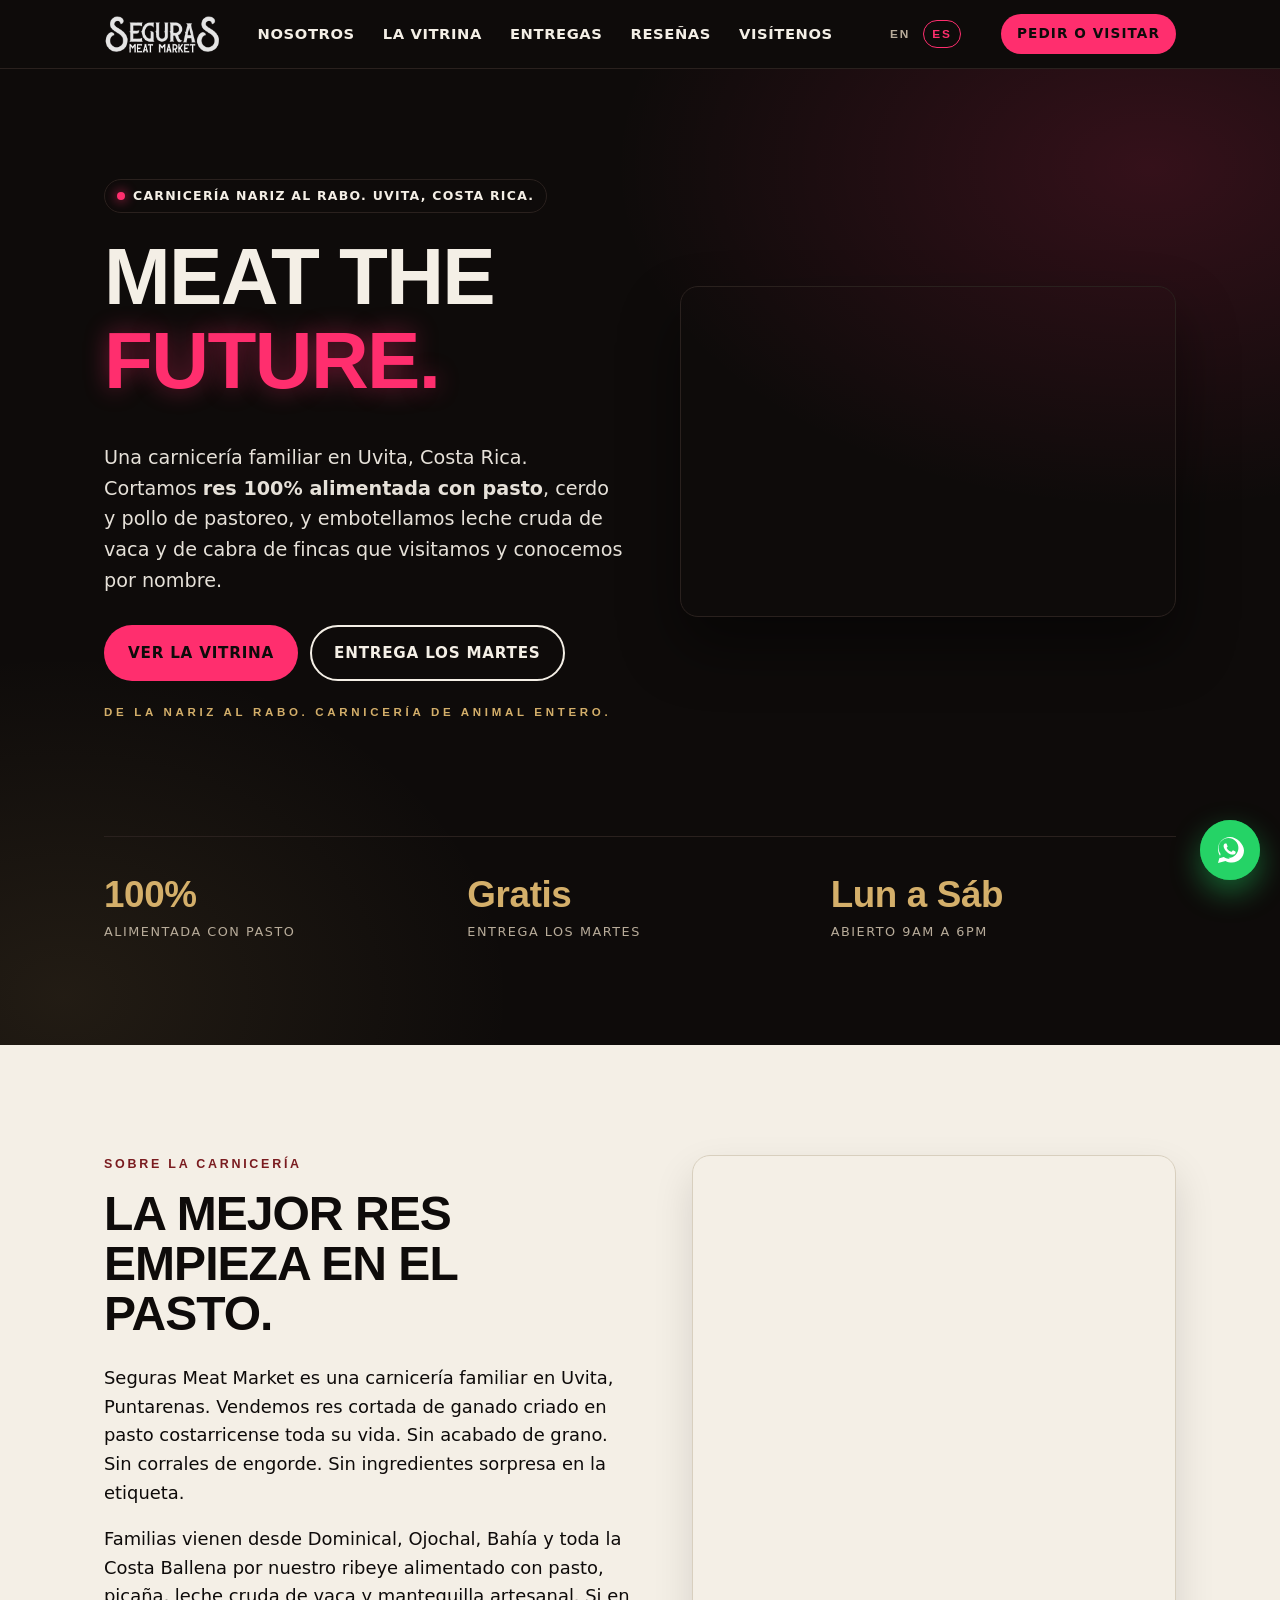
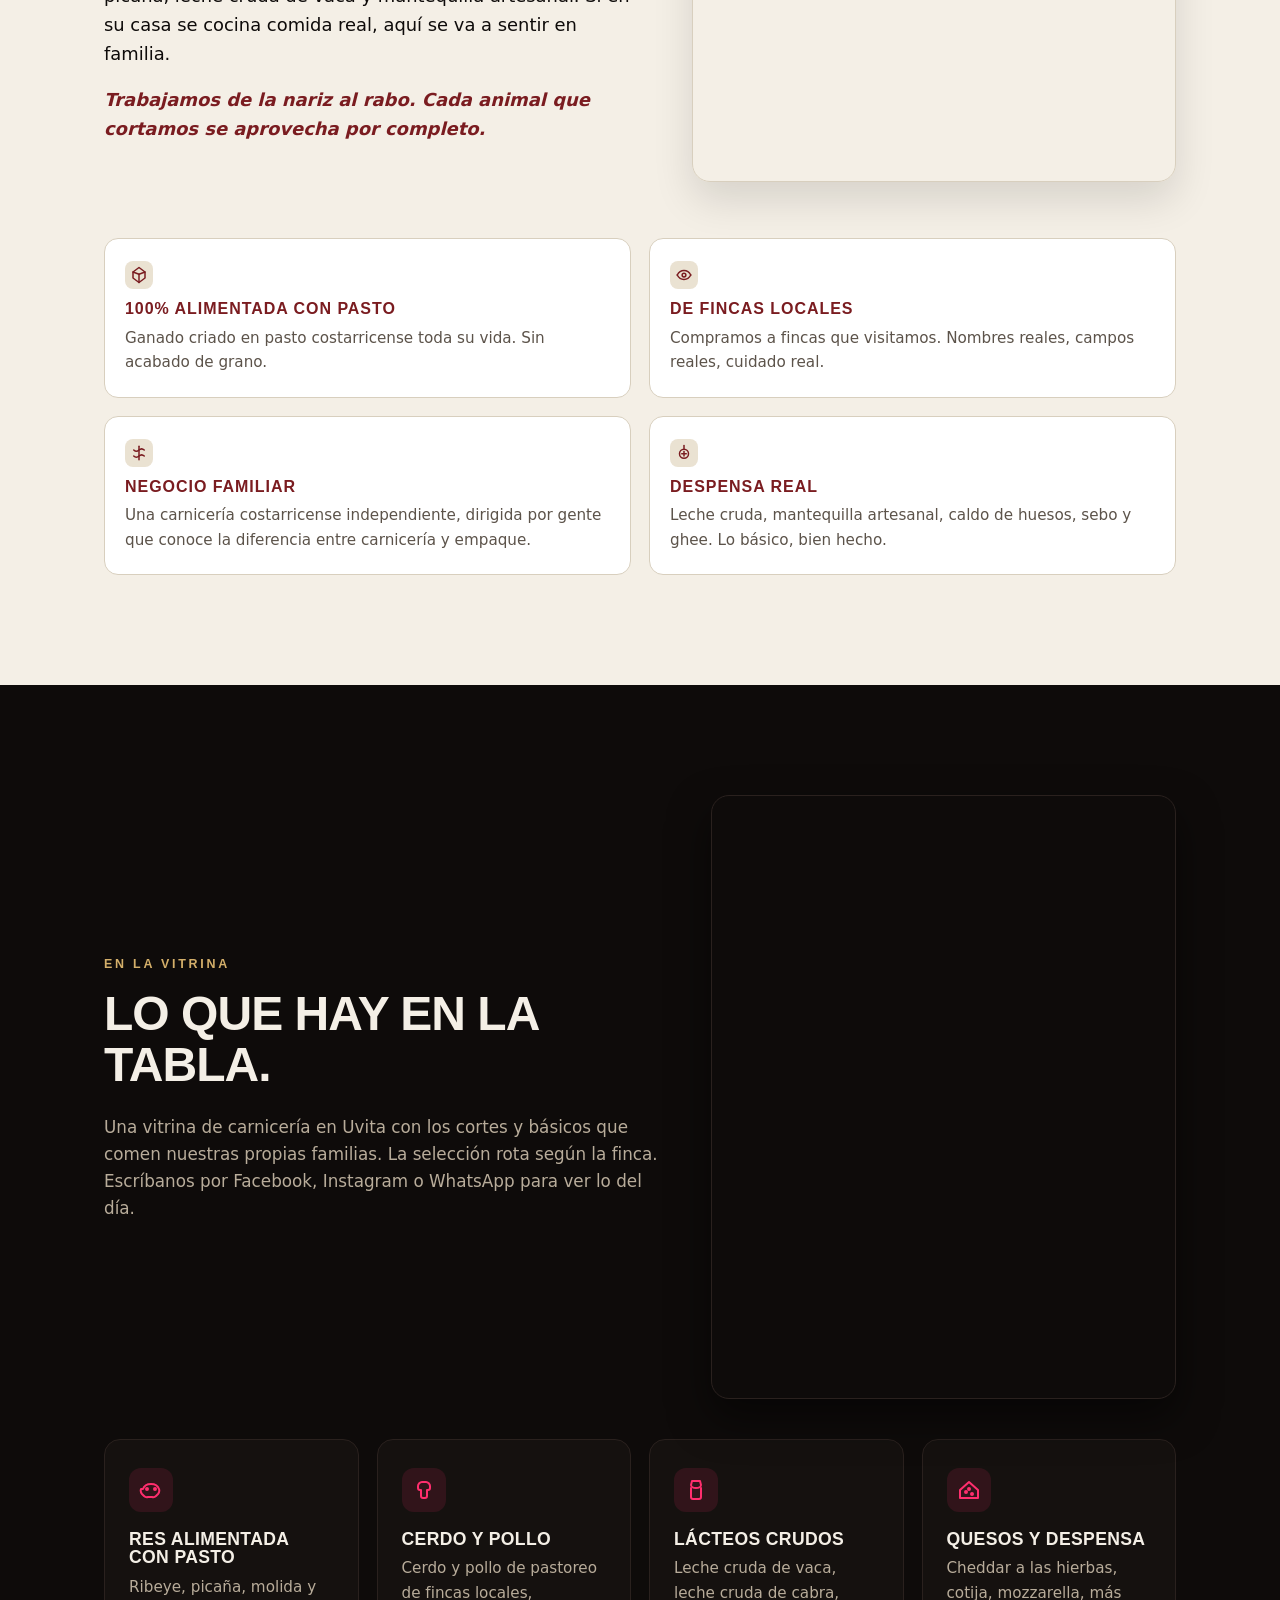
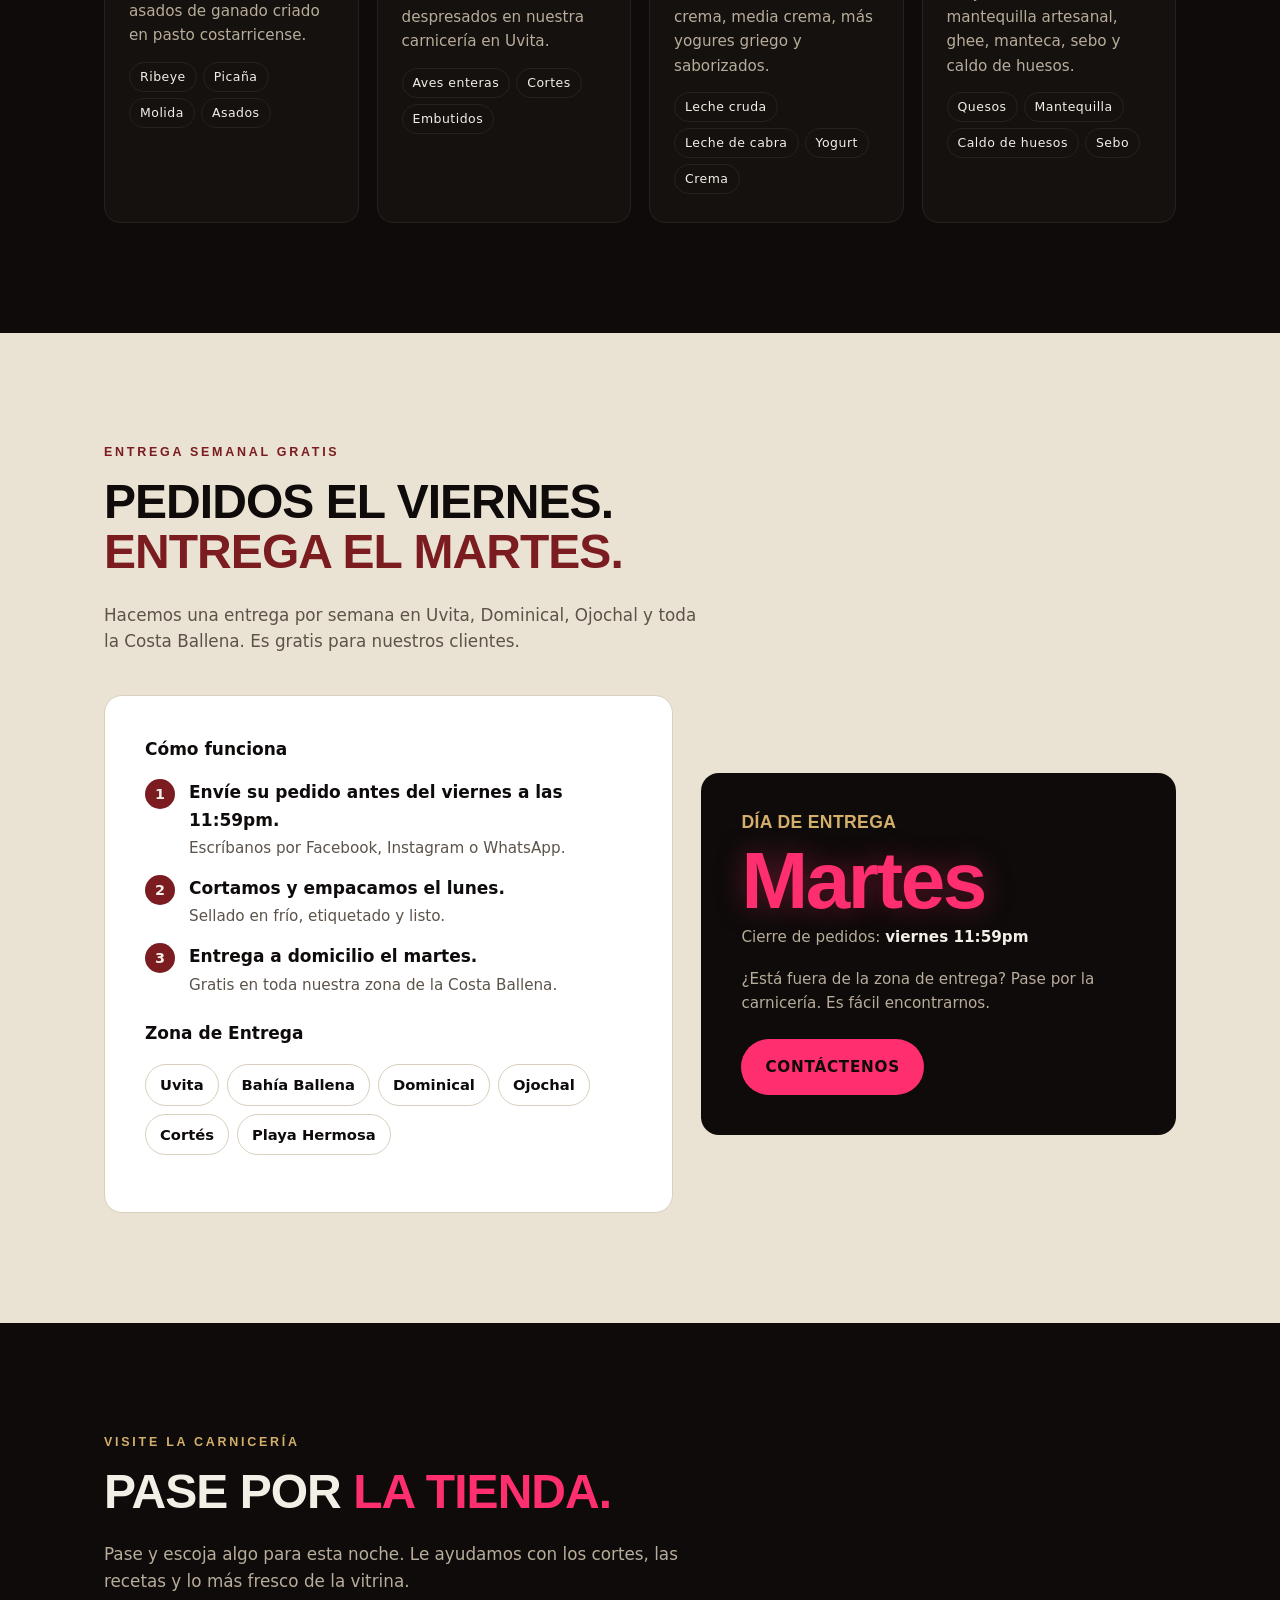
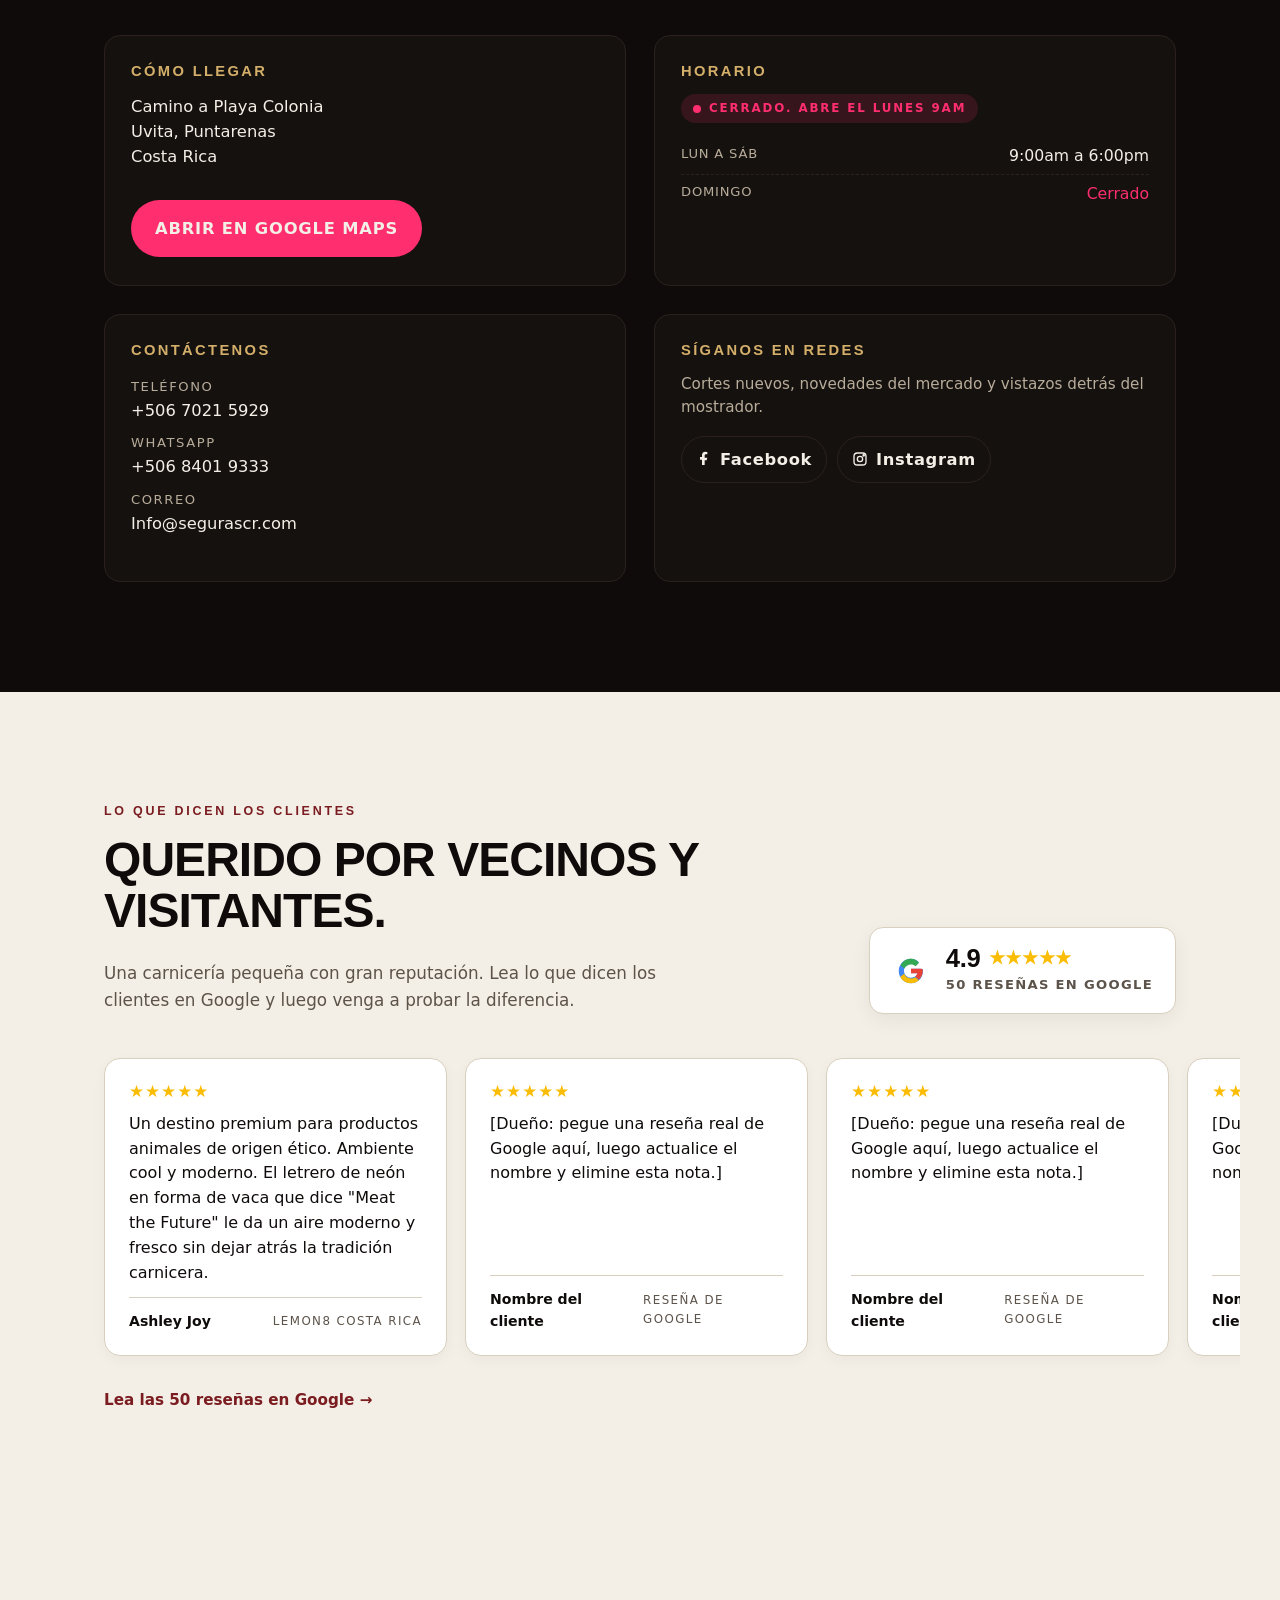
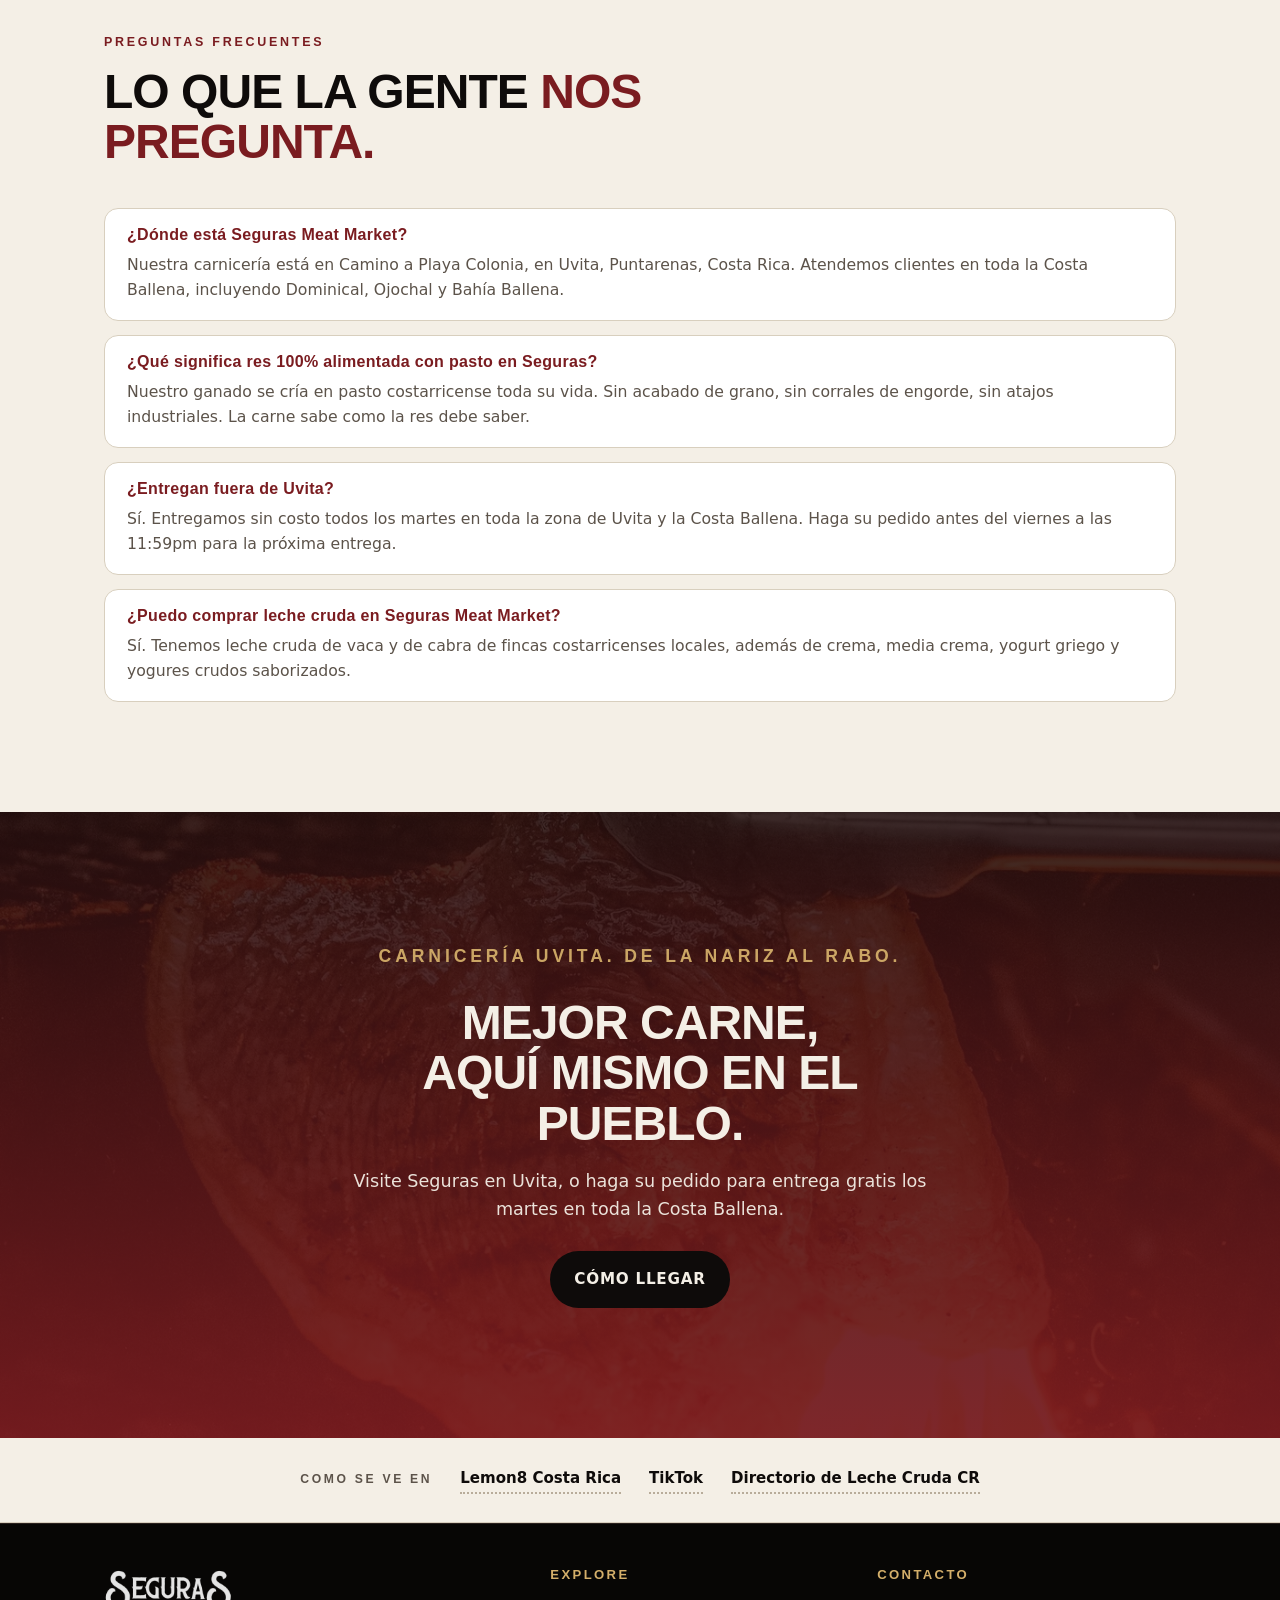
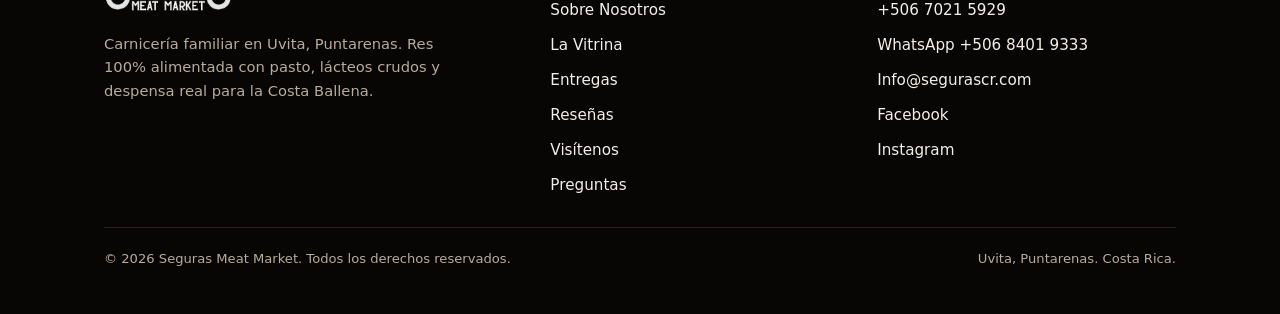
==== commit c9db4100: "Update WhatsApp number to +506 8401 9333 and move featured-by strip to footer" ====
--- a/es.html
+++ b/es.html
@@ -194,18 +194,8 @@
   <a href="#visit">Visítenos</a>
   <a href="#faq">Preguntas</a>
   <a href="/" onclick="try{localStorage.setItem('seguras_lang','en')}catch(e){}">View in English</a>
-  <a href="https://wa.me/50685849777" target="_blank" rel="noopener">Escríbanos por WhatsApp</a>
+  <a href="https://wa.me/50684019333" target="_blank" rel="noopener">Escríbanos por WhatsApp</a>
 </nav>
-
-<aside class="featured-strip" aria-label="Apariciones">
-  <div class="container inner">
-    <span class="label">Como se ve en</span>
-    <a href="https://www.lemon8-app.com/@ashley_joyy/7547154939978613279?region=us" target="_blank" rel="noopener">Lemon8 Costa Rica</a>
-    <a href="https://www.tiktok.com/@ashlivesbyfaith/video/7547135773301083422" target="_blank" rel="noopener">TikTok</a>
-    <a href="https://getrawmilk.com/map/seguras-meat-market-uvita-puntarenas-costa-rica" target="_blank" rel="noopener">Directorio de Leche Cruda CR</a>
-  </div>
-</aside>
-
 <main id="top">
 
   <!-- HERO -->
@@ -488,7 +478,7 @@
           </p>
           <p style="margin-bottom: 6px;">
             <span style="color: var(--paper-muted); font-size: 0.82rem; letter-spacing: 0.12em; text-transform: uppercase;">WhatsApp</span><br>
-            <a href="tel:+50685849777">+506 8584 9777</a>
+            <a href="tel:+50684019333">+506 8401 9333</a>
           </p>
           <p>
             <span style="color: var(--paper-muted); font-size: 0.82rem; letter-spacing: 0.12em; text-transform: uppercase;">Correo</span><br>
@@ -633,6 +623,16 @@
 
 </main>
 
+
+<aside class="featured-strip" aria-label="Apariciones">
+  <div class="container inner">
+    <span class="label">Como se ve en</span>
+    <a href="https://www.lemon8-app.com/@ashley_joyy/7547154939978613279?region=us" target="_blank" rel="noopener">Lemon8 Costa Rica</a>
+    <a href="https://www.tiktok.com/@ashlivesbyfaith/video/7547135773301083422" target="_blank" rel="noopener">TikTok</a>
+    <a href="https://getrawmilk.com/map/seguras-meat-market-uvita-puntarenas-costa-rica" target="_blank" rel="noopener">Directorio de Leche Cruda CR</a>
+  </div>
+</aside>
+
 <footer class="site-footer">
   <div class="container">
     <div class="footer-grid">
@@ -657,7 +657,7 @@
         <h3>Contacto</h3>
         <ul>
           <li><a href="tel:+50670215929">+506 7021 5929</a></li>
-          <li><a href="tel:+50685849777">WhatsApp +506 8584 9777</a></li>
+          <li><a href="tel:+50684019333">WhatsApp +506 8401 9333</a></li>
           <li><a href="mailto:Info@segurascr.com">Info@segurascr.com</a></li>
           <li><a href="https://www.facebook.com/segurasbutcher/" target="_blank" rel="noopener">Facebook</a></li>
           <li><a href="https://www.instagram.com/segurasmeatmarket/" target="_blank" rel="noopener">Instagram</a></li>
@@ -672,7 +672,7 @@
 </footer>
 
 <a class="fab-whatsapp"
-   href="https://wa.me/50685849777?text=Hola%20Seguras%2C%20quisiera%20hacer%20un%20pedido."
+   href="https://wa.me/50684019333?text=Hola%20Seguras%2C%20quisiera%20hacer%20un%20pedido."
    target="_blank" rel="noopener"
    aria-label="Escríbanos por WhatsApp">
   <span class="fab-label">Escríbanos por WhatsApp</span>
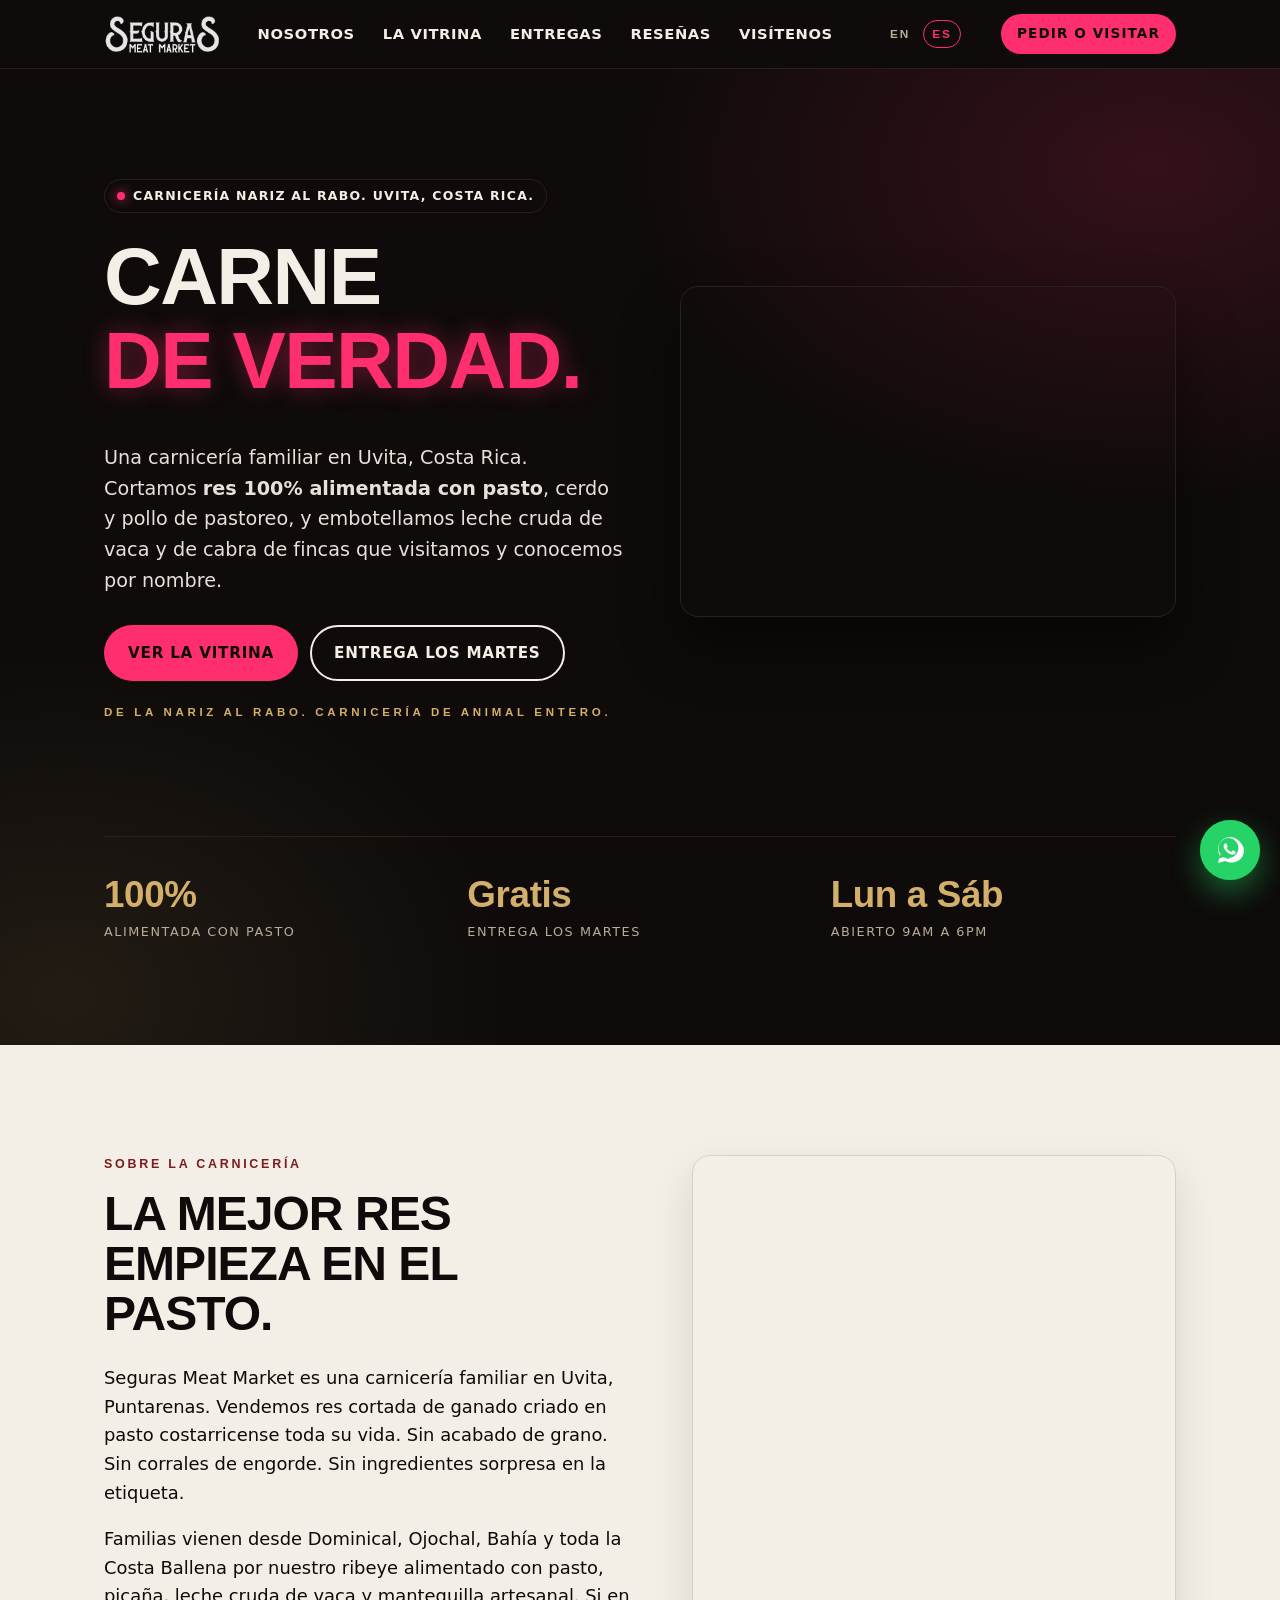
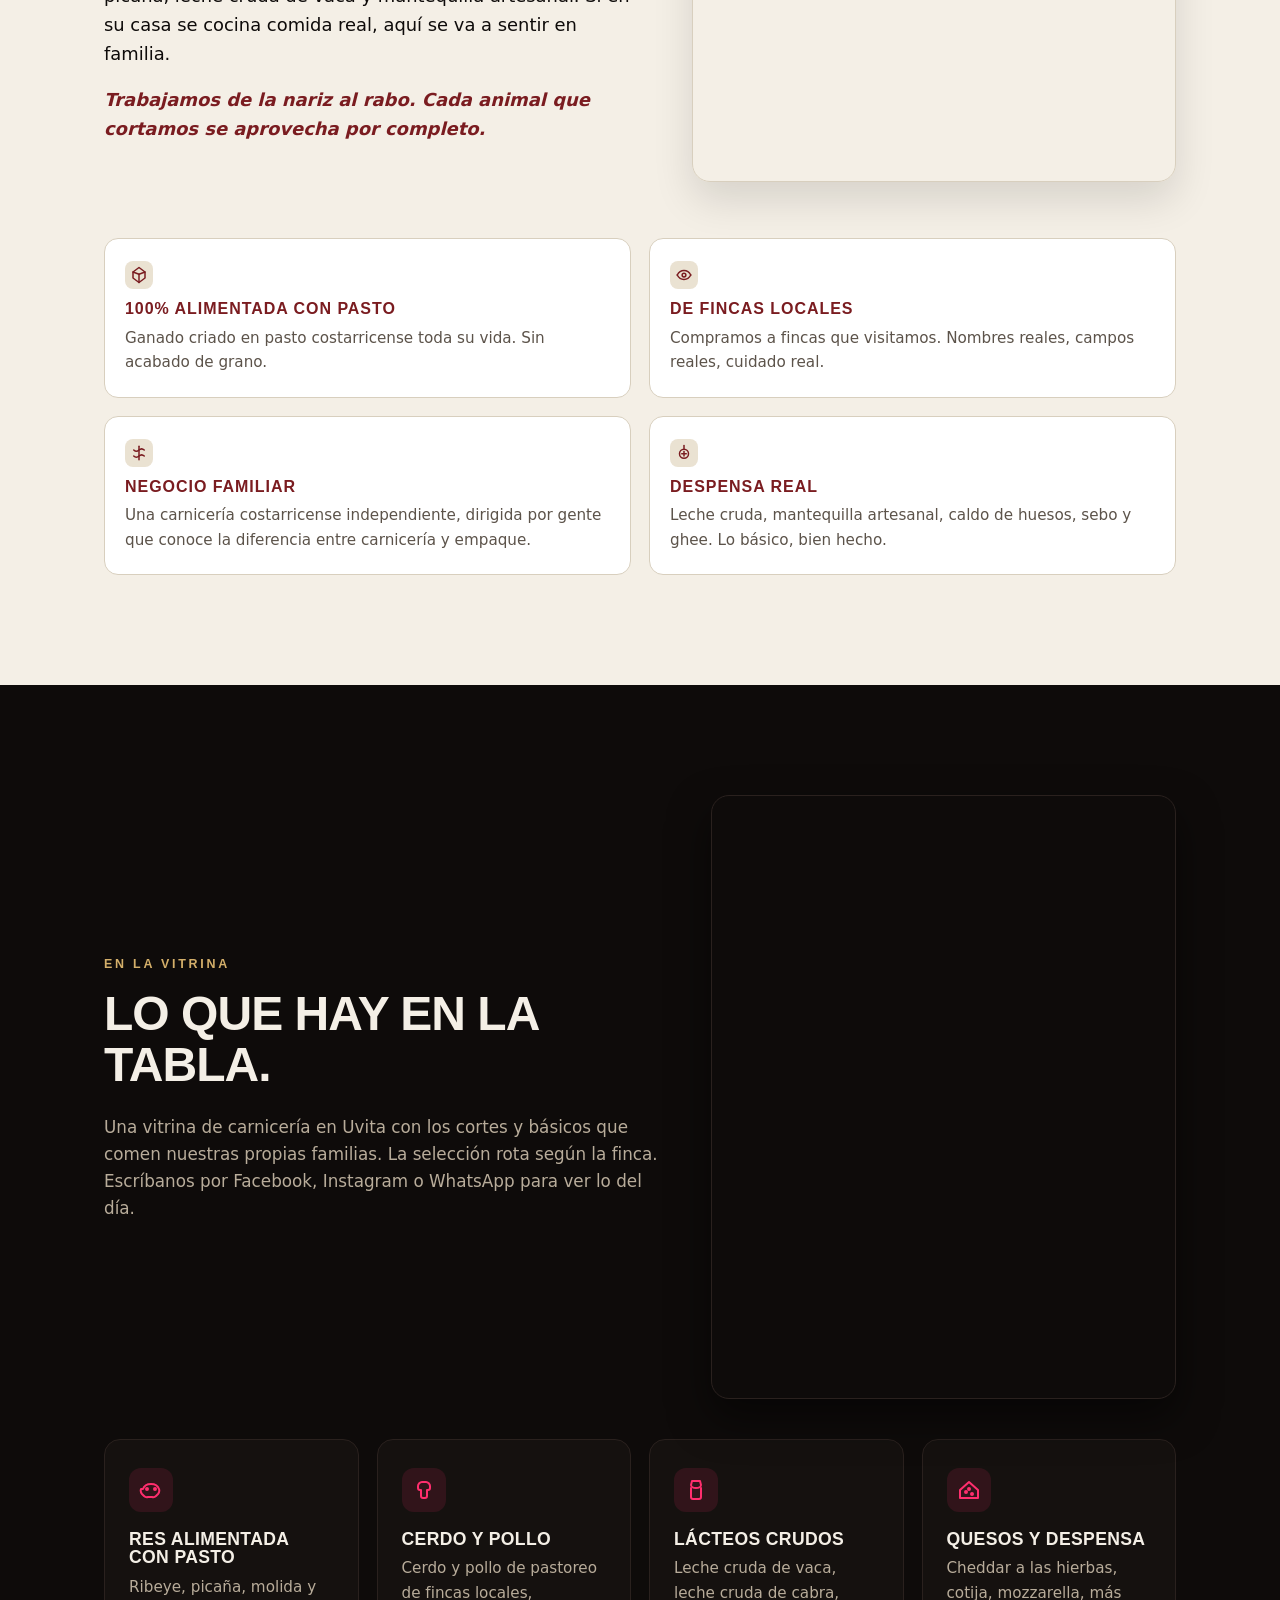
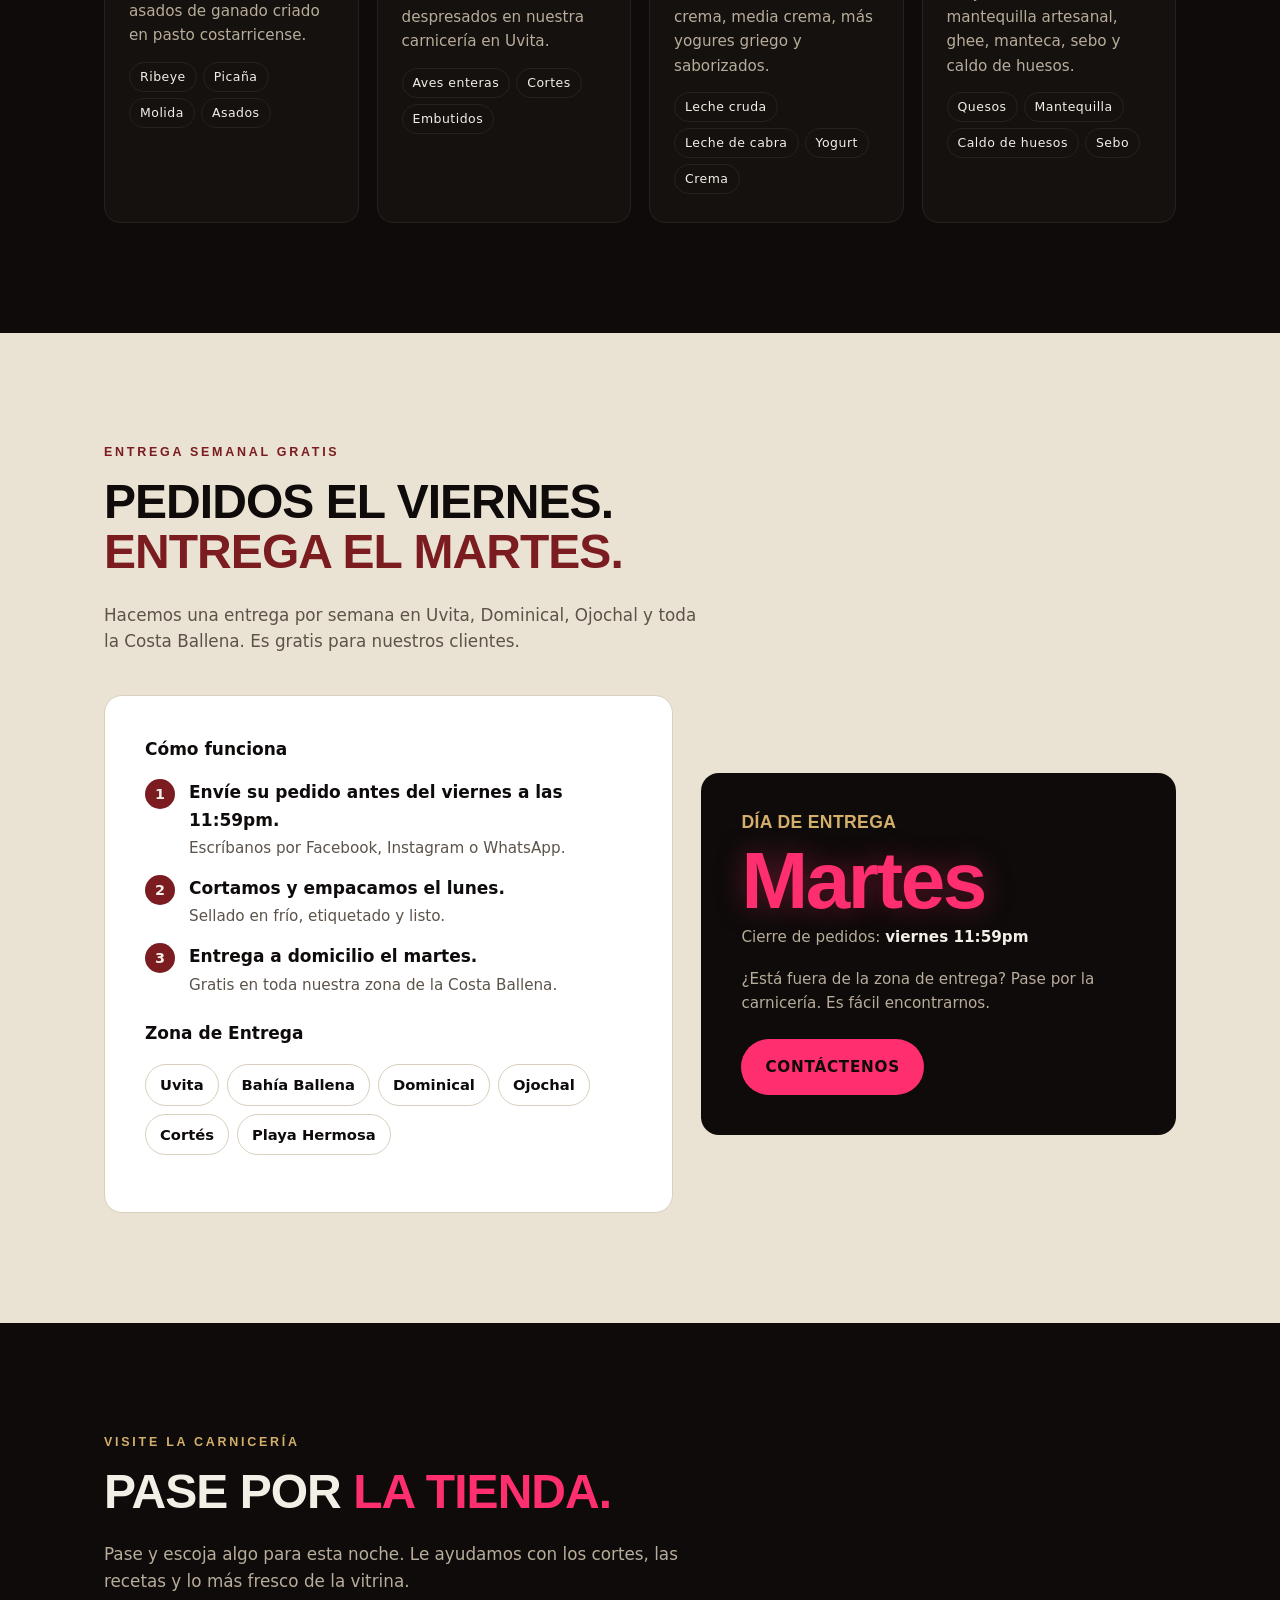
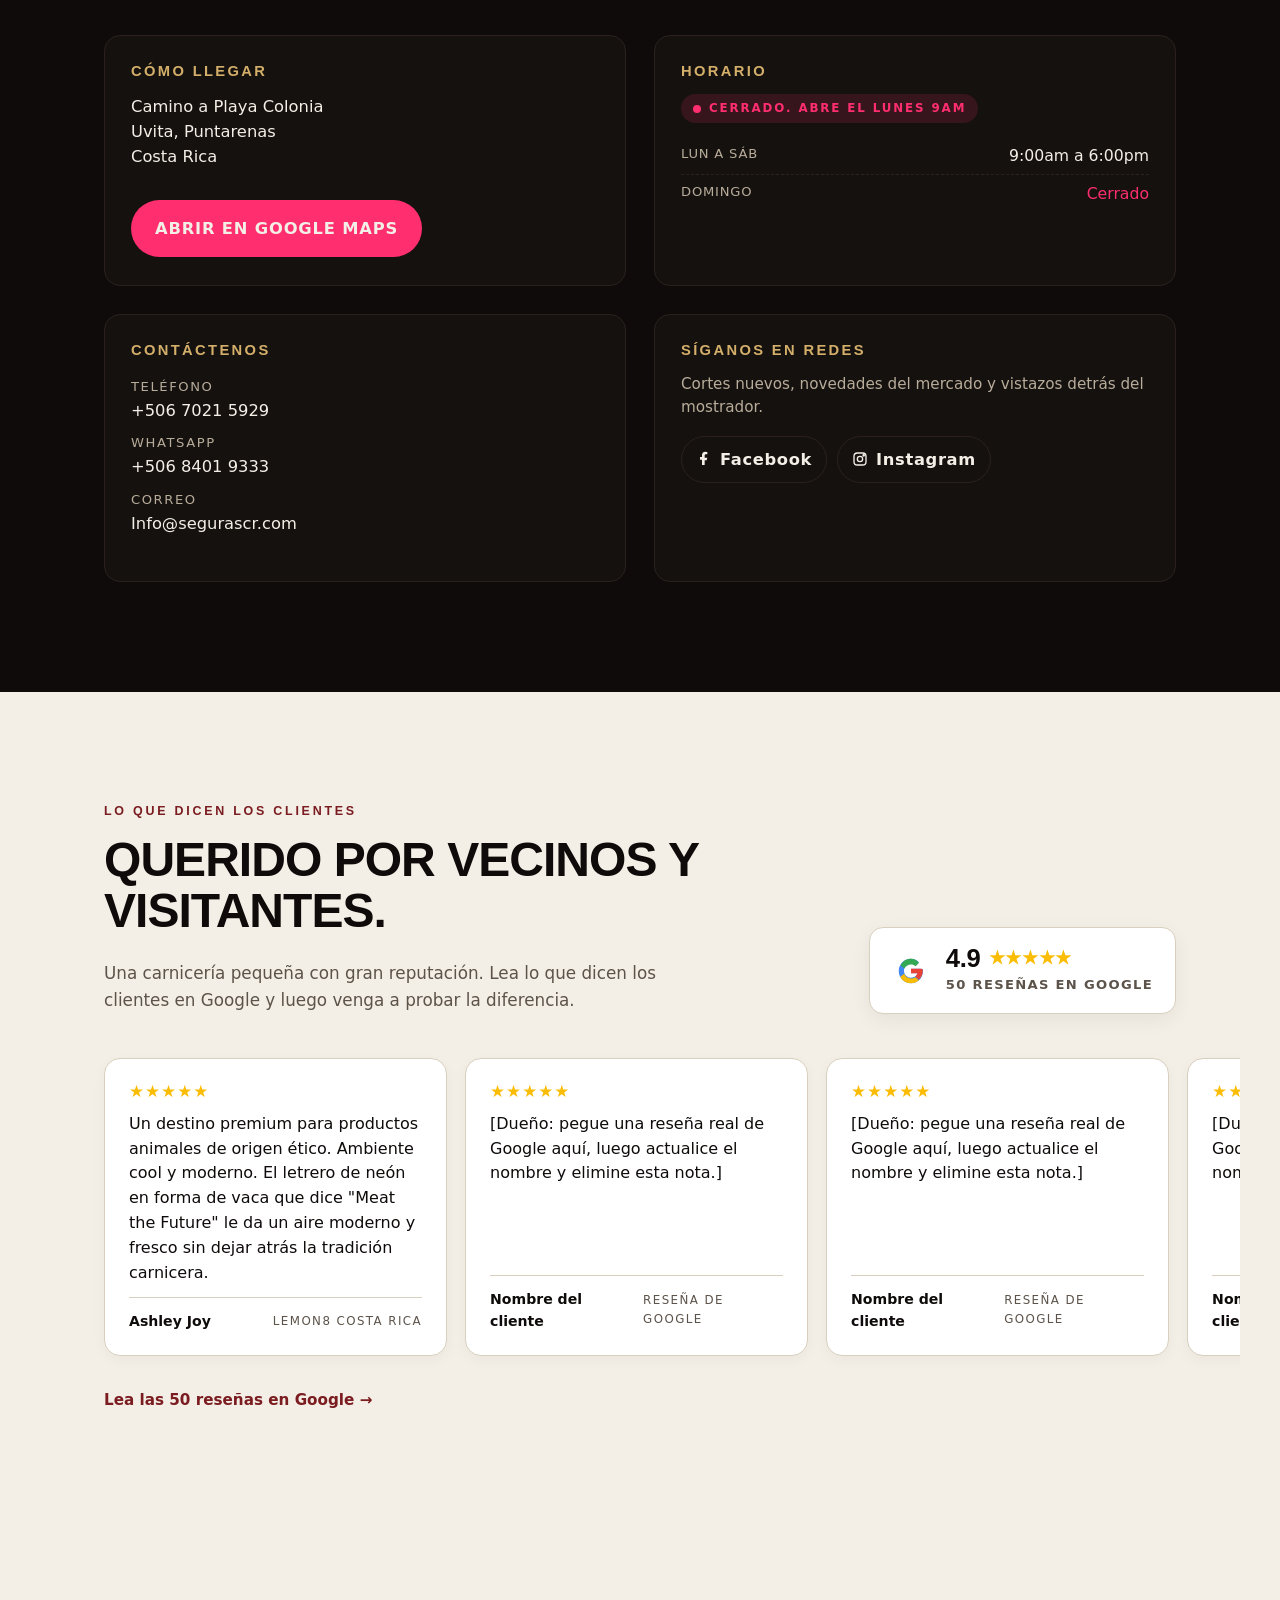
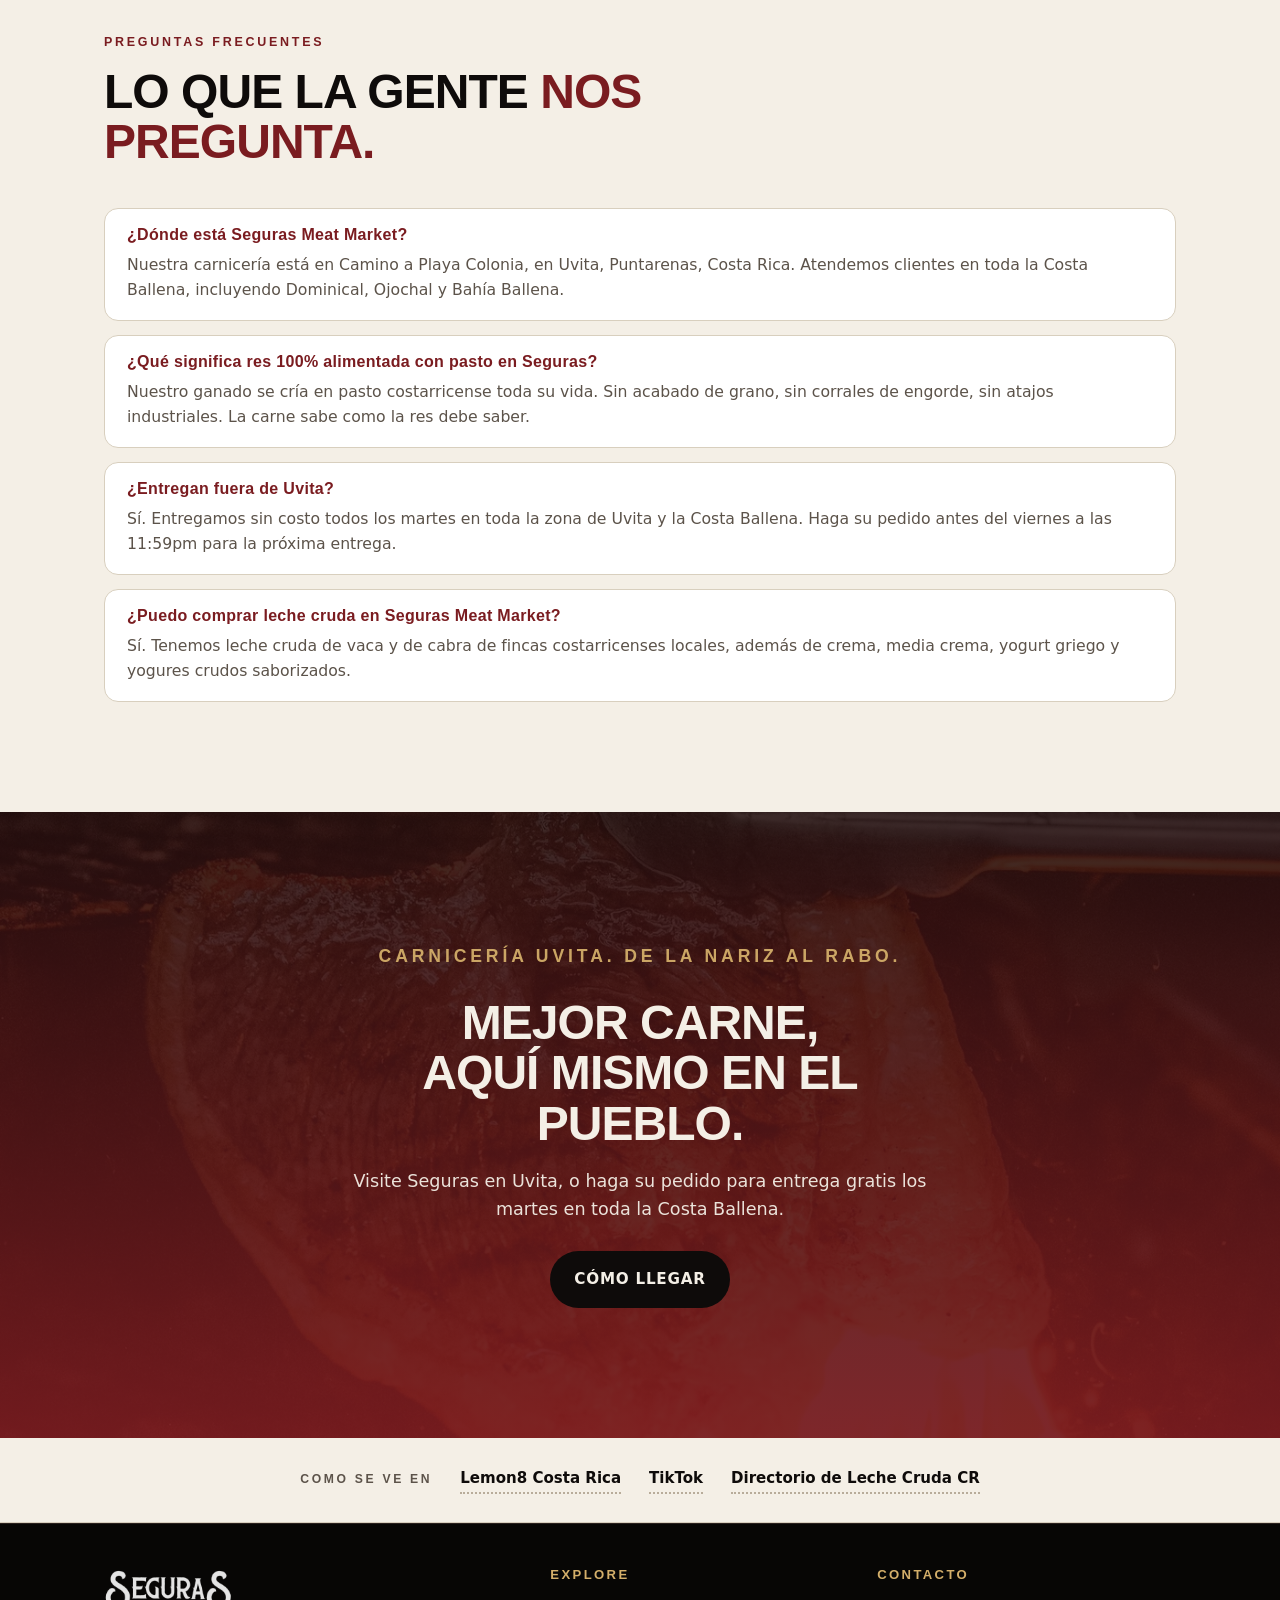
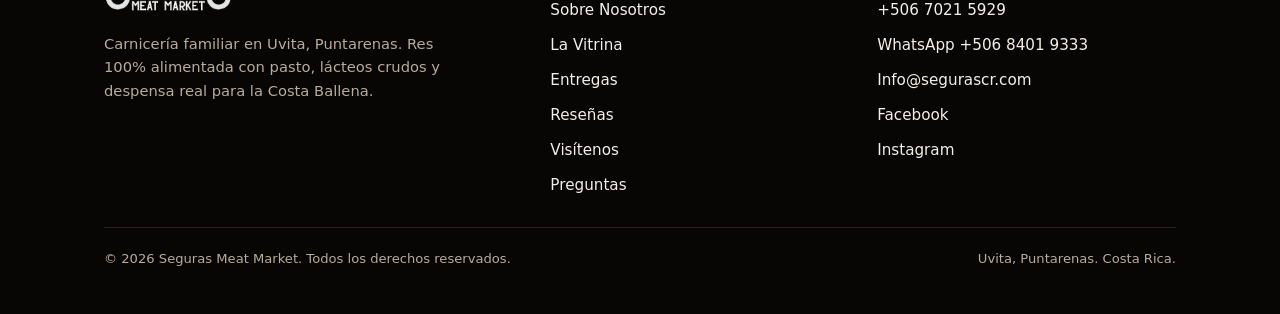
==== commit e8d8a310: "Spanish hero H1: 'Carne de verdad.' replacing English 'Meat the future.'" ====
--- a/es.html
+++ b/es.html
@@ -204,7 +204,7 @@
       <div class="hero-text">
         <span class="hero-chip"><span class="dot" aria-hidden="true"></span> Carnicería Nariz al Rabo. Uvita, Costa Rica.</span>
         <h1 id="hero-title">
-          Meat the<br><span class="neon">future.</span>
+          Carne<br><span class="neon">de verdad.</span>
         </h1>
         <p class="hero-sub">
           Una carnicería familiar en Uvita, Costa Rica. Cortamos <strong>res 100% alimentada con pasto</strong>, cerdo y pollo de pastoreo, y embotellamos leche cruda de vaca y de cabra de fincas que visitamos y conocemos por nombre.
